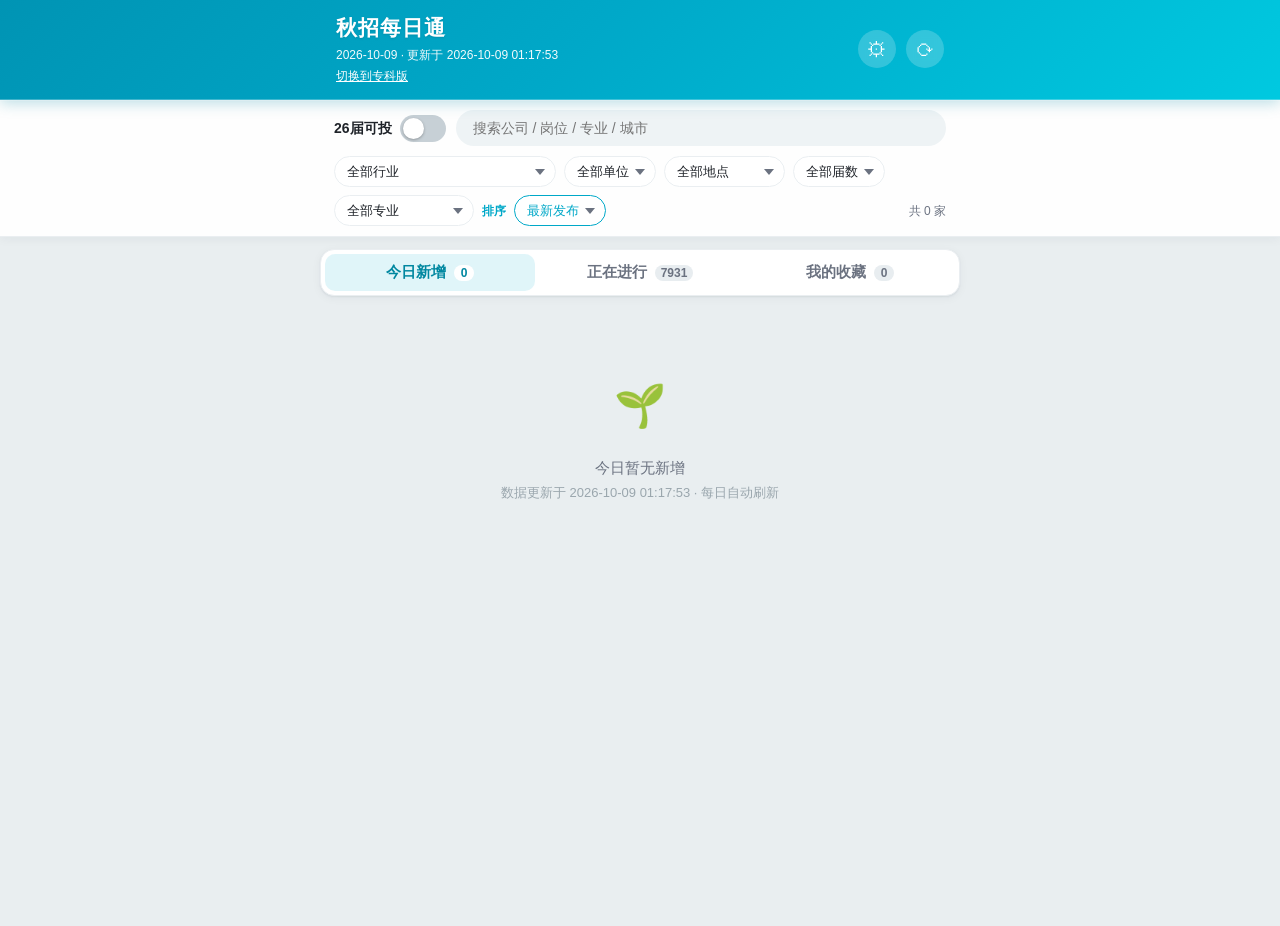
==== docs/classic/index.html @ eff210d7 "feat: 保留经典版并完善专科版专业筛选" ====
﻿<!DOCTYPE html>
<html lang="zh-CN">
<head>
<meta charset="UTF-8">
<meta name="viewport" content="width=device-width, initial-scale=1, viewport-fit=cover">
<meta name="theme-color" content="#00A8C8">
<meta name="apple-mobile-web-app-capable" content="yes">
<meta name="apple-mobile-web-app-status-bar-style" content="default">
<meta name="description" content="秋招每日通：每日汇总秋招今日新增与进行中的校招信息，支持 26 届可投筛选。">
<title>秋招每日通 · 经典版</title>
<link rel="manifest" href="manifest.json">
<link rel="apple-touch-icon" href="../icons/icon-192.png">
<link rel="stylesheet" href="css/style.css?v=2">
</head>
<body>

<!-- ========== 顶部标题栏 ========== -->
<header class="appbar">
  <div class="appbar-inner">
    <div class="appbar-title">
      <h1>秋招每日通</h1>
      <div class="appbar-date" id="todayLabel">--</div>
      <a href="../" style="color:#fff;font-size:12px;text-decoration:underline;">切换到专科版</a>
    </div>
    <div style="display:flex;align-items:center;gap:10px;">
      <button class="icon-btn" id="settingsBtn" title="设置服务器地址" aria-label="设置">⚙</button>
      <button class="icon-btn" id="refreshBtn" title="手动刷新数据" aria-label="刷新">⟳</button>
    </div>
  </div>
</header>

<!-- ========== 筛选栏 ========== -->
<div class="filter-bar">
  <div class="filter-row">
    <div class="switch-wrap">
      <span class="switch-label">26届可投</span>
      <label class="switch">
        <input type="checkbox" id="switch26">
        <span class="slider"></span>
      </label>
    </div>
    <div class="search-wrap">
      <input type="search" id="searchInput" placeholder="搜索公司 / 岗位 / 专业 / 城市" autocomplete="off">
    </div>
  </div>
  <div class="filter-row2">
    <select id="industrySelect" class="filter-select">
      <option value="">全部行业</option>
    </select>
    <select id="typeSelect" class="filter-select">
      <option value="">全部单位</option>
    </select>
    <select id="locSelect" class="filter-select">
      <option value="">全部地点</option>
    </select>
    <select id="yearSelect" class="filter-select">
      <option value="">全部届数</option>
    </select>
    <select id="majorSelect" class="filter-select">
      <option value="">全部专业</option>
    </select>
    <span class="sort-label">排序</span>
    <select id="sortSelect" class="filter-select sort-select">
      <option value="post_desc">最新发布</option>
      <option value="post_asc">最早发布</option>
      <option value="deadline">截止最近</option>
      <option value="name">公司名</option>
    </select>
    <span class="filter-tip" id="filterTip"></span>
  </div>
</div>

<!-- ========== 今日新增通知横幅 ========== -->
<div class="notice-banner" id="noticeBanner" hidden>
  <span id="noticeText"></span>
  <button class="notice-close" id="noticeClose" aria-label="关闭">✕</button>
</div>

<!-- ========== Tab ========== -->
<nav class="tabs">
  <button class="tab active" data-tab="today_new">今日新增 <span class="tab-count" id="countToday">0</span></button>
  <button class="tab" data-tab="ongoing">正在进行 <span class="tab-count" id="countOngoing">0</span></button>
  <button class="tab" data-tab="favorites">我的收藏 <span class="tab-count" id="countFav">0</span></button>
</nav>

<!-- ========== 列表 ========== -->
<main class="list-view" id="listView">
  <div class="loading" id="loading">
    <div class="skeleton"><div class="sk-line w100"></div><div class="sk-line w60"></div><div class="sk-line w80"></div></div>
    <div class="skeleton"><div class="sk-line w100"></div><div class="sk-line w60"></div><div class="sk-line w80"></div></div>
    <div class="skeleton"><div class="sk-line w100"></div><div class="sk-line w60"></div><div class="sk-line w80"></div></div>
  </div>
  <div class="empty" id="empty" hidden>暂无符合条件的公司</div>
  <div id="cardList"></div>
</main>

<!-- ========== 详情页 ========== -->
<section class="detail-view" id="detailView" hidden>
  <div class="detail-top">
    <button class="icon-btn" id="backBtn" aria-label="返回">‹</button>
    <span class="detail-title">公司详情</span>
    <div class="detail-actions" id="detailActions"></div>
  </div>
  <div class="detail-body" id="detailBody"></div>
</section>

<div class="toast" id="toast" hidden></div>

<!-- ========== 设置：服务器地址（脱离电脑版） ========== -->
<div class="modal" id="settingsModal" hidden>
  <div class="modal-card">
    <div class="modal-head">
      <span class="modal-title">设置</span>
      <button class="modal-close" id="settingsClose" aria-label="关闭">✕</button>
    </div>
    <div class="modal-body">
      <label class="modal-label">服务器地址（云端后端）</label>
      <input class="modal-input" id="settingsInput" type="url" placeholder="http://服务器IP:8080" autocomplete="off">
      <div class="modal-status" id="settingsStatus">当前：--</div>
      <div class="modal-hint">手机 App 的数据与「刷新」都从这里获取。<br>留空 = 使用当前页面来源（网页版免设置）。</div>
    </div>
    <div class="modal-foot">
      <button class="btn-link secondary" id="settingsClear">清空</button>
      <button class="btn-link" id="settingsSave">保存</button>
    </div>
  </div>
</div>

<script src="js/app.js?v=9"></script>
</body>
</html>
---- docs/classic/css/style.css ----
﻿/* ===== 秋招每日通 样式 v2 ===== */
:root {
  --brand: #00A8C8;          /* 主青蓝色 */
  --brand-deep: #0087A0;
  --brand-grad: linear-gradient(135deg, #00A8C8 0%, #00D0E6 100%);
  --brand-soft: rgba(0, 168, 200, 0.12);
  --bg: #F2F6F8;             /* 页面浅灰蓝 */
  --card: #FFFFFF;
  --text: #1F2329;
  --text-2: #6B7280;
  --line: #EAEEF1;
  --danger: #E5484D;
  --radius: 14px;
  --shadow-card: 0 1px 2px rgba(16, 42, 67, .06), 0 2px 10px rgba(16, 42, 67, .05);
  --shadow-lift: 0 6px 20px rgba(16, 42, 67, .12);
}

* { box-sizing: border-box; margin: 0; padding: 0; -webkit-tap-highlight-color: transparent; }

html, body { height: 100%; }
body {
  font-family: -apple-system, BlinkMacSystemFont, "PingFang SC", "Microsoft YaHei", "Segoe UI", Roboto, sans-serif;
  background:
    radial-gradient(1200px 500px at 100% -10%, rgba(0,168,200,.08), transparent 60%),
    var(--bg);
  color: var(--text);
  font-size: 15px;
  line-height: 1.5;
  overscroll-behavior-y: none;
}

/* ===== 顶部标题栏 ===== */
.appbar {
  position: sticky;
  top: 0;
  z-index: 20;
  background: linear-gradient(135deg, #0094B4 0%, #00A8C8 45%, #00C9E0 100%);
  color: #fff;
  padding: env(safe-area-inset-top) 0 0;
  box-shadow: 0 3px 14px rgba(0, 132, 160, .28);
}
.appbar::after {
  content: ""; position: absolute; left: 0; right: 0; bottom: -1px; height: 2px;
  background: rgba(255,255,255,.25);
}
.appbar-inner {
  max-width: 640px;
  margin: 0 auto;
  display: flex;
  align-items: center;
  justify-content: space-between;
  padding: 12px 16px 14px;
}
.appbar-title h1 {
  font-size: 21px;
  font-weight: 800;
  letter-spacing: 1px;
  text-shadow: 0 1px 2px rgba(0,90,110,.25);
}
.appbar-date { font-size: 12px; opacity: .95; margin-top: 2px; }

.icon-btn {
  border: none;
  background: rgba(255,255,255,.2);
  color: #fff;
  width: 38px;
  height: 38px;
  border-radius: 50%;
  font-size: 20px;
  line-height: 1;
  cursor: pointer;
  display: inline-flex;
  align-items: center;
  justify-content: center;
  backdrop-filter: blur(4px);
  transition: background .15s, transform .1s;
}
.icon-btn:active { background: rgba(255,255,255,.36); transform: scale(.92); }
.icon-btn.spin { animation: spin .8s linear; }
@keyframes spin { to { transform: rotate(360deg); } }

/* ===== 筛选栏 ===== */
.filter-bar {
  background: rgba(255,255,255,.92);
  backdrop-filter: blur(10px);
  -webkit-backdrop-filter: blur(10px);
  border-bottom: 1px solid var(--line);
  position: sticky;
  top: 0;
  z-index: 15;
  box-shadow: 0 2px 10px rgba(16,42,67,.05);
}
.filter-row {
  max-width: 640px;
  margin: 0 auto;
  display: flex;
  align-items: center;
  gap: 10px;
  padding: 10px 14px 6px;
}
.switch-wrap { display: flex; align-items: center; gap: 8px; flex-shrink: 0; }
.switch-label { font-size: 14px; font-weight: 600; color: var(--text); }

/* Material 风格开关 */
.switch { position: relative; display: inline-block; width: 46px; height: 27px; flex-shrink: 0; }
.switch input { opacity: 0; width: 0; height: 0; }
.slider {
  position: absolute; inset: 0;
  background: #C7D0D6;
  border-radius: 27px;
  transition: background .2s;
  cursor: pointer;
}
.slider::before {
  content: ""; position: absolute; height: 21px; width: 21px; left: 3px; top: 3px;
  background: #fff; border-radius: 50%; transition: transform .2s;
  box-shadow: 0 1px 3px rgba(0,0,0,.28);
}
.switch input:checked + .slider { background: var(--brand); }
.switch input:checked + .slider::before { transform: translateX(19px); }

.search-wrap { flex: 1; }
.search-wrap input {
  width: 100%;
  border: 1px solid transparent;
  border-radius: 22px;
  background: #EEF3F5;
  padding: 9px 16px;
  font-size: 14px;
  outline: none;
  transition: border-color .15s, background .15s, box-shadow .15s;
}
.search-wrap input:focus {
  border-color: var(--brand);
  background: #fff;
  box-shadow: 0 0 0 3px var(--brand-soft);
}

.filter-row2 {
  max-width: 640px;
  margin: 0 auto;
  display: flex;
  flex-wrap: wrap;
  align-items: center;
  gap: 8px;
  padding: 4px 14px 10px;
}
.filter-select {
  border: 1px solid var(--line);
  background: #fff;
  border-radius: 18px;
  padding: 7px 12px;
  font-size: 13px;
  color: var(--text);
  outline: none;
  max-width: 46%;
  appearance: none;
  -webkit-appearance: none;
  background-image: url("data:image/svg+xml;charset=utf-8,%3Csvg xmlns='http://www.w3.org/2000/svg' width='10' height='6' viewBox='0 0 10 6'%3E%3Cpath fill='%236B7280' d='M0 0l5 6 5-6z'/%3E%3C/svg%3E");
  background-repeat: no-repeat;
  background-position: right 10px center;
  padding-right: 26px;
  transition: border-color .15s, box-shadow .15s;
}
.filter-select:focus { border-color: var(--brand); box-shadow: 0 0 0 3px var(--brand-soft); }
.filter-tip { font-size: 12px; color: var(--text-2); flex: 1; text-align: right; min-width: 80px; }
.sort-label { font-size: 12px; color: var(--brand); font-weight: 600; white-space: nowrap; }
.sort-select { border-color: var(--brand); color: var(--brand); font-weight: 500; }

/* ===== 通知横幅 ===== */
.notice-banner {
  max-width: 640px;
  margin: 8px auto 0;
  display: flex;
  align-items: center;
  justify-content: space-between;
  gap: 8px;
  background: linear-gradient(135deg, #EAF9FC, #E2F6FA);
  border: 1px solid rgba(0,168,200,.35);
  color: var(--brand-deep);
  border-radius: var(--radius);
  padding: 11px 14px;
  font-size: 13.5px;
  font-weight: 600;
  box-shadow: var(--shadow-card);
  animation: fadeIn .3s ease;
}
.notice-close { border: none; background: none; color: var(--brand-deep); font-size: 15px; cursor: pointer; padding: 2px; }

/* ===== Tab（分段胶囊） ===== */
.tabs {
  max-width: 640px;
  margin: 12px auto 0;
  display: flex;
  background: var(--card);
  border-radius: 14px;
  border: 1px solid var(--line);
  padding: 4px;
  box-shadow: var(--shadow-card);
}
.tab {
  flex: 1;
  border: none;
  background: transparent;
  padding: 9px 0;
  font-size: 14.5px;
  font-weight: 600;
  color: var(--text-2);
  cursor: pointer;
  border-radius: 10px;
  transition: color .18s, background .18s;
}
.tab.active {
  color: var(--brand-deep);
  background: var(--brand-soft);
}
.tab-count {
  display: inline-block;
  min-width: 20px;
  padding: 1px 6px;
  margin-left: 4px;
  background: #E8EDF0;
  color: var(--text-2);
  border-radius: 10px;
  font-size: 12px;
  font-weight: 600;
}
.tab.active .tab-count { background: #fff; color: var(--brand-deep); }

/* ===== 列表 ===== */
.list-view {
  max-width: 640px;
  margin: 0 auto;
  padding: 12px 14px 100px;
  min-height: 70vh;
}

/* 骨架屏 */
.loading { padding: 14px 2px; }
.skeleton {
  background: #fff;
  border: 1px solid var(--line);
  border-radius: var(--radius);
  padding: 16px;
  margin-bottom: 10px;
  box-shadow: var(--shadow-card);
}
.skeleton .sk-line {
  height: 14px;
  border-radius: 8px;
  background: linear-gradient(90deg, #EEF2F4 25%, #F7FAFB 45%, #EEF2F4 65%);
  background-size: 300% 100%;
  animation: shimmer 1.4s infinite;
  margin-bottom: 10px;
}
.skeleton .sk-line.w60 { width: 60%; }
.skeleton .sk-line.w40 { width: 40%; }
.skeleton .sk-line.w80 { width: 80%; }
.skeleton .sk-line.w100 { width: 100%; margin-bottom: 0; }
@keyframes shimmer { 0% { background-position: 120% 0; } 100% { background-position: -120% 0; } }

/* 空态 */
.empty {
  text-align: center;
  color: var(--text-2);
  padding: 60px 20px;
  font-size: 15px;
  line-height: 1.8;
}
.empty-icon {
  font-size: 42px;
  margin-bottom: 10px;
  color: #C7D3D9;
}
.empty-sub { font-size: 13px; color: #9AA6AD; }

/* 卡片 */
.card {
  background: var(--card);
  border-radius: var(--radius);
  border: 1px solid var(--line);
  padding: 14px 16px;
  margin-bottom: 10px;
  cursor: pointer;
  box-shadow: var(--shadow-card);
  transition: transform .12s, box-shadow .18s, border-color .18s;
  animation: cardIn .28s ease both;
}
@keyframes cardIn { from { opacity: 0; transform: translateY(6px); } to { opacity: 1; transform: none; } }
.card:active { transform: scale(.985); box-shadow: var(--shadow-lift); }
.card.is-fav { border-color: rgba(229,72,77,.45); }
@media (hover: hover) {
  .card:hover { transform: translateY(-2px); box-shadow: var(--shadow-lift); }
}

/* 收藏按钮（心形） */
.fav-btn {
  border: none;
  background: transparent;
  cursor: pointer;
  padding: 4px;
  line-height: 1;
  display: inline-flex;
  align-items: center;
  justify-content: center;
  color: #B9C4CC;
  flex-shrink: 0;
  transition: transform .12s, color .15s;
}
.fav-btn:active { transform: scale(1.25); }
.fav-btn.on { color: var(--danger); animation: pop .25s ease; }
@keyframes pop { 0% { transform: scale(.6); } 60% { transform: scale(1.25); } 100% { transform: scale(1); } }
.card-head { display: flex; align-items: center; gap: 7px; margin-bottom: 6px; }
.card-name { font-size: 16px; font-weight: 700; line-height: 1.4; flex: 1; min-width: 0; }
.card-tags { display: flex; flex-wrap: wrap; gap: 6px; margin-bottom: 8px; }

/* 26届青蓝圆点 */
.dot26 {
  width: 9px; height: 9px; border-radius: 50%;
  background: var(--brand);
  box-shadow: 0 0 0 3px var(--brand-soft);
  flex-shrink: 0;
}

.badge {
  display: inline-block;
  padding: 2px 9px;
  border-radius: 999px;
  font-size: 11.5px;
  font-weight: 600;
  flex-shrink: 0;
  letter-spacing: .2px;
}
.badge-recruit { background: var(--brand-soft); color: var(--brand-deep); }
.badge-type { background: #F1F5F7; color: #52616B; }
.badge-26 {
  background: var(--brand);
  color: #fff;
  box-shadow: 0 1px 4px rgba(0,168,200,.4);
}

.card-rows { display: flex; flex-direction: column; gap: 5px; }
.card-row { display: flex; font-size: 13px; gap: 6px; }
.card-row .k { color: var(--text-2); flex-shrink: 0; width: 62px; }
.card-row .v { color: var(--text); flex: 1; word-break: break-all; }
.v-strong { color: var(--brand-deep); font-weight: 700; }
.v-accent { color: #334155; }

/* 加载更多 */
.load-more {
  text-align: center;
  color: var(--text-2);
  font-size: 12.5px;
  padding: 14px 0 4px;
}

/* ===== 详情页 ===== */
.detail-view {
  position: fixed; inset: 0;
  background: var(--bg);
  z-index: 30;
  overflow-y: auto;
  animation: slideIn .22s ease;
}
@keyframes slideIn { from { transform: translateX(100%);} to { transform: none;} }
.detail-top {
  position: sticky; top: 0; z-index: 5;
  background: rgba(255,255,255,.94);
  backdrop-filter: blur(10px);
  -webkit-backdrop-filter: blur(10px);
  border-bottom: 1px solid var(--line);
  display: flex; align-items: center; justify-content: space-between;
  padding: calc(env(safe-area-inset-top, 0px) + 20px) 14px 12px;
}
.detail-top .icon-btn { background: var(--brand-soft); color: var(--brand-deep); }
.detail-title { font-size: 16px; font-weight: 700; }
.detail-actions { display: flex; align-items: center; gap: 4px; }
.detail-actions .fav-btn { color: #B9C4CC; }
.detail-actions .fav-btn.on { color: var(--danger); }
.detail-body { max-width: 640px; margin: 0 auto; padding: 14px 14px 70px; }

.detail-card {
  background: var(--card);
  border-radius: var(--radius);
  border: 1px solid var(--line);
  padding: 18px 16px;
  margin-bottom: 12px;
  box-shadow: var(--shadow-card);
}
.detail-hero {
  background: linear-gradient(160deg, #fff 55%, #F0FBFD 100%);
  border-left: 4px solid var(--brand);
}
.detail-name { font-size: 21px; font-weight: 800; display: flex; align-items: center; gap: 8px; }
.detail-sub { color: var(--text-2); font-size: 13px; margin-top: 8px; display: flex; flex-wrap: wrap; gap: 6px; }

.detail-field { display: flex; gap: 10px; padding: 10.5px 0; border-bottom: 1px solid var(--line); }
.detail-field:last-child { border-bottom: none; }
.detail-field .k { color: var(--text-2); width: 74px; flex-shrink: 0; font-size: 14px; }
.detail-field .v { flex: 1; font-size: 14px; word-break: break-all; }

.btn-link {
  display: flex; align-items: center; justify-content: center; gap: 8px;
  width: 100%;
  background: var(--brand-grad);
  color: #fff;
  border: none;
  border-radius: 14px;
  padding: 14px;
  font-size: 15.5px;
  font-weight: 700;
  cursor: pointer;
  margin-bottom: 10px;
  box-shadow: 0 5px 16px rgba(0,168,200,.32);
  transition: transform .1s, box-shadow .15s;
}
.btn-link:active { transform: scale(.98); box-shadow: 0 2px 8px rgba(0,168,200,.3); }
.btn-link.secondary {
  background: #fff; color: var(--brand-deep);
  border: 1px solid var(--brand);
  box-shadow: none;
}

.highlight26 { color: var(--brand-deep); font-weight: 800; }

/* ===== 设置弹窗 ===== */
.modal {
  position: fixed; inset: 0; z-index: 50;
  background: rgba(16, 42, 67, .42);
  display: flex; align-items: center; justify-content: center;
  padding: 20px;
  animation: fadeIn .18s ease;
}
.modal-card {
  background: #fff;
  border-radius: 16px;
  width: 100%; max-width: 400px;
  box-shadow: 0 14px 40px rgba(16,42,67,.22);
  overflow: hidden;
  animation: modalUp .22s ease;
}
@keyframes modalUp { from { transform: translateY(14px); opacity: 0; } to { transform: none; opacity: 1; } }
.modal-head {
  display: flex; align-items: center; justify-content: space-between;
  padding: 14px 16px;
  border-bottom: 1px solid var(--line);
}
.modal-title { font-size: 16px; font-weight: 700; }
.modal-close {
  border: none; background: var(--brand-soft); color: var(--brand-deep);
  width: 30px; height: 30px; border-radius: 50%; font-size: 14px; cursor: pointer;
}
.modal-body { padding: 16px; }
.modal-label { display: block; font-size: 13px; color: var(--text-2); margin-bottom: 8px; font-weight: 600; }
.modal-input {
  width: 100%; border: 1px solid var(--line); border-radius: 10px;
  padding: 11px 12px; font-size: 14px; outline: none; box-sizing: border-box;
  transition: border-color .15s, box-shadow .15s;
}
.modal-input:focus { border-color: var(--brand); box-shadow: 0 0 0 3px var(--brand-soft); }
.modal-status { margin-top: 10px; font-size: 12.5px; color: var(--brand-deep); word-break: break-all; }
.modal-hint { margin-top: 8px; font-size: 12px; color: var(--text-2); line-height: 1.7; }
.modal-foot {
  display: flex; gap: 10px; padding: 12px 16px;
  border-top: 1px solid var(--line);
}
.modal-foot .btn-link { margin-bottom: 0; flex: 1; }
.modal-foot .btn-link.secondary { flex: 0 0 auto; width: auto; padding: 14px 20px; }

/* ===== Toast ===== */
.toast {
  position: fixed; left: 50%; bottom: 30px; transform: translateX(-50%) translateY(20px);
  background: rgba(23,33,41,.94); color: #fff;
  padding: 10px 18px; border-radius: 24px;
  font-size: 13.5px; z-index: 60;
  max-width: 86%; text-align: center;
  box-shadow: 0 6px 20px rgba(0,0,0,.28);
  opacity: 0;
  transition: opacity .22s, transform .22s;
  pointer-events: none;
}
.toast.show { opacity: 1; transform: translateX(-50%) translateY(0); }

@keyframes fadeIn { from { opacity: 0; } to { opacity: 1; } }

/* 桌面端适配 */
@media (min-width: 700px) {
  body { background: #E9EEF0; }
  .appbar-inner, .filter-row, .filter-row2, .tabs, .list-view, .detail-body, .notice-banner { max-width: 640px; }
}

/* 修复：确保 hidden 属性始终生效（避免 .modal 等 display 规则覆盖导致弹窗无法关闭） */
[hidden] { display: none !important; }

/* ===== 左右滑动切换标签 ===== */
#listView { touch-action: pan-y; }
@keyframes swipeLeftIn { from { opacity: .5; transform: translateX(26px); } to { opacity: 1; transform: none; } }
@keyframes swipeRightIn { from { opacity: .5; transform: translateX(-26px); } to { opacity: 1; transform: none; } }
.list-view.swipe-left { animation: swipeLeftIn .22s ease; }
.list-view.swipe-right { animation: swipeRightIn .22s ease; }
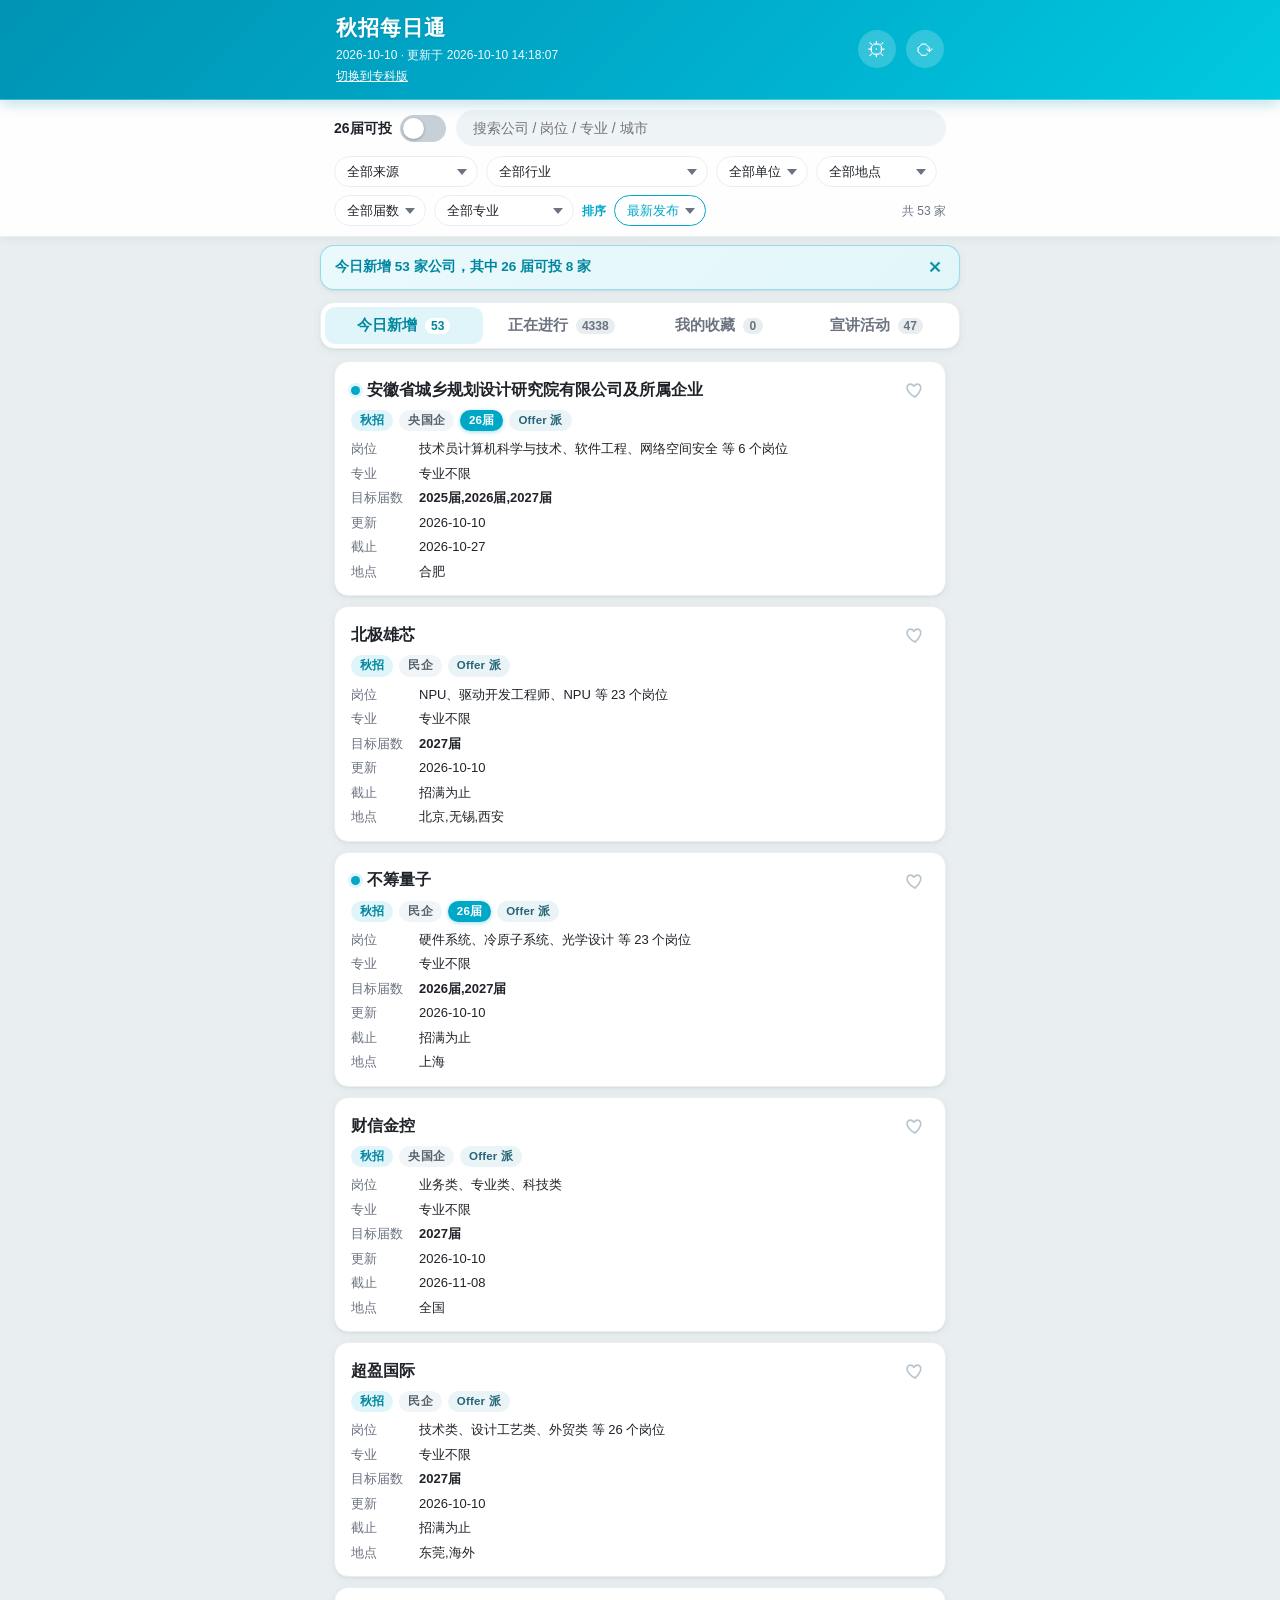
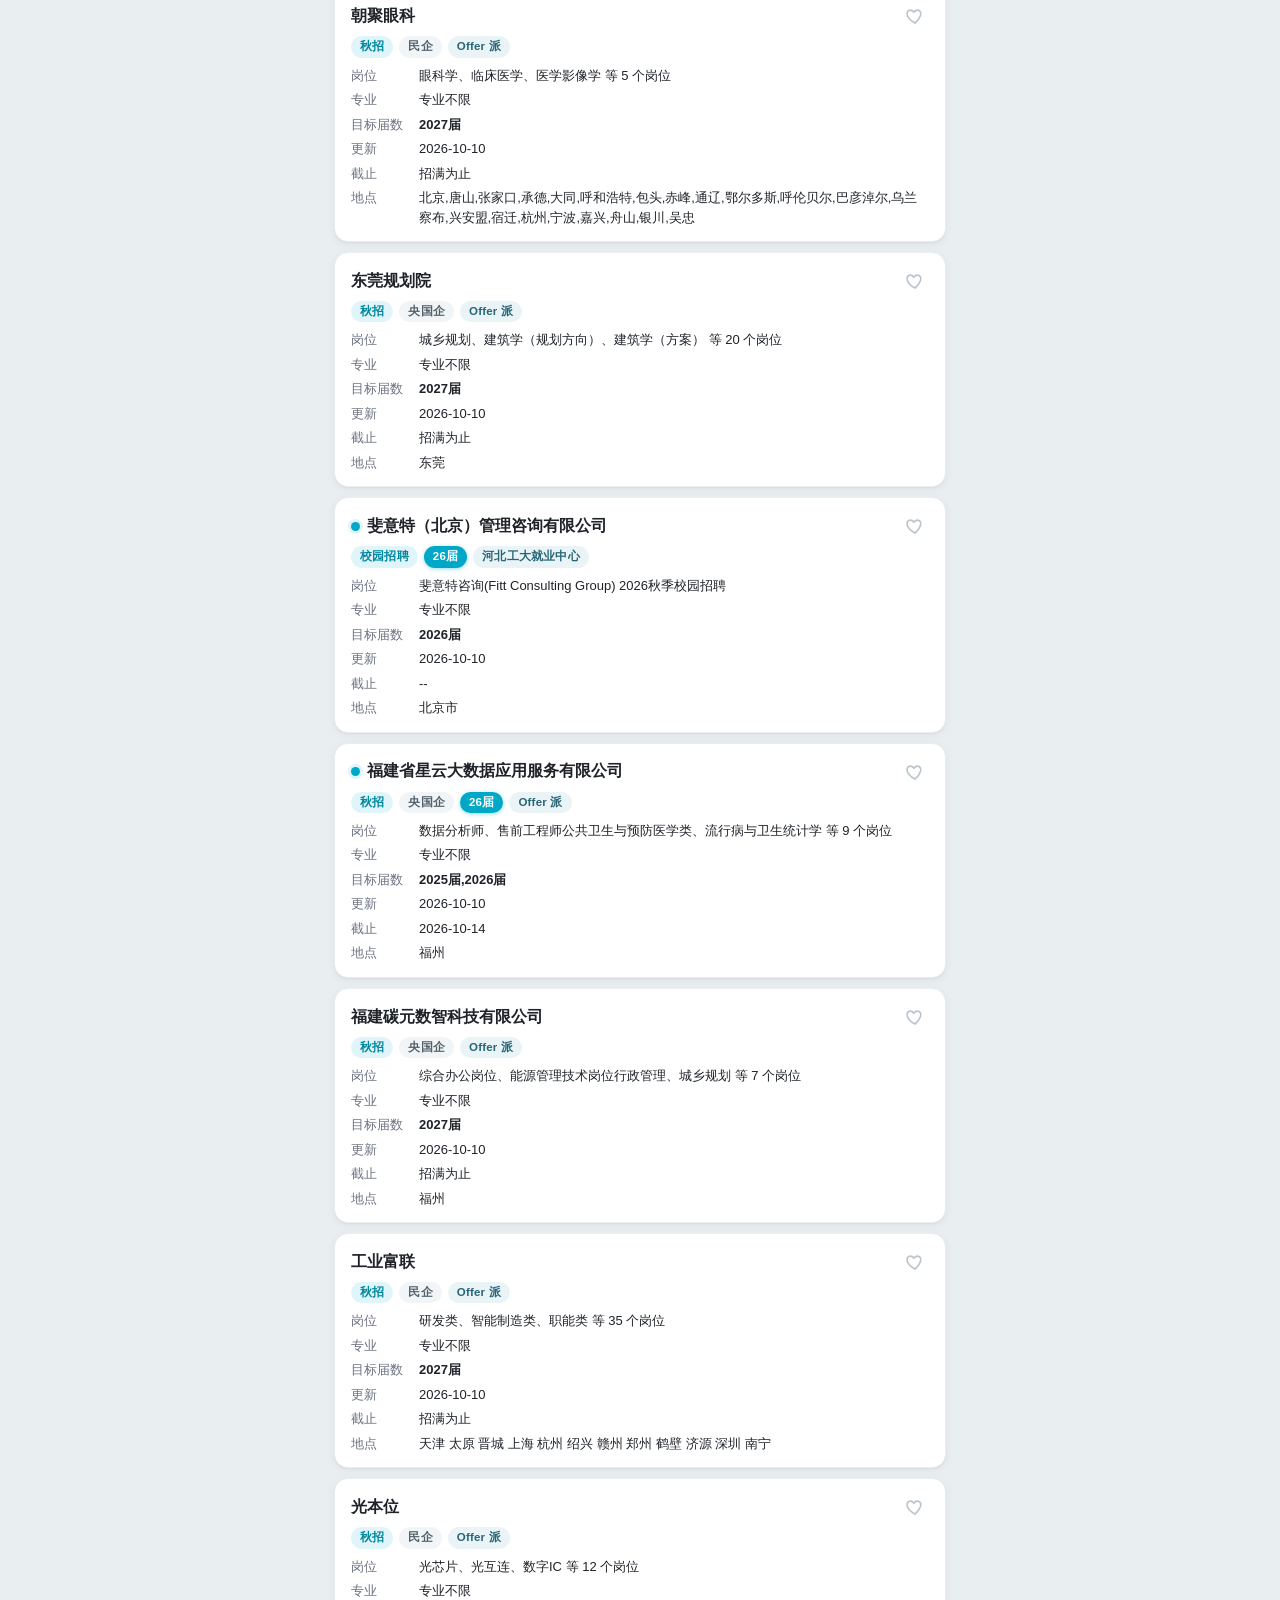
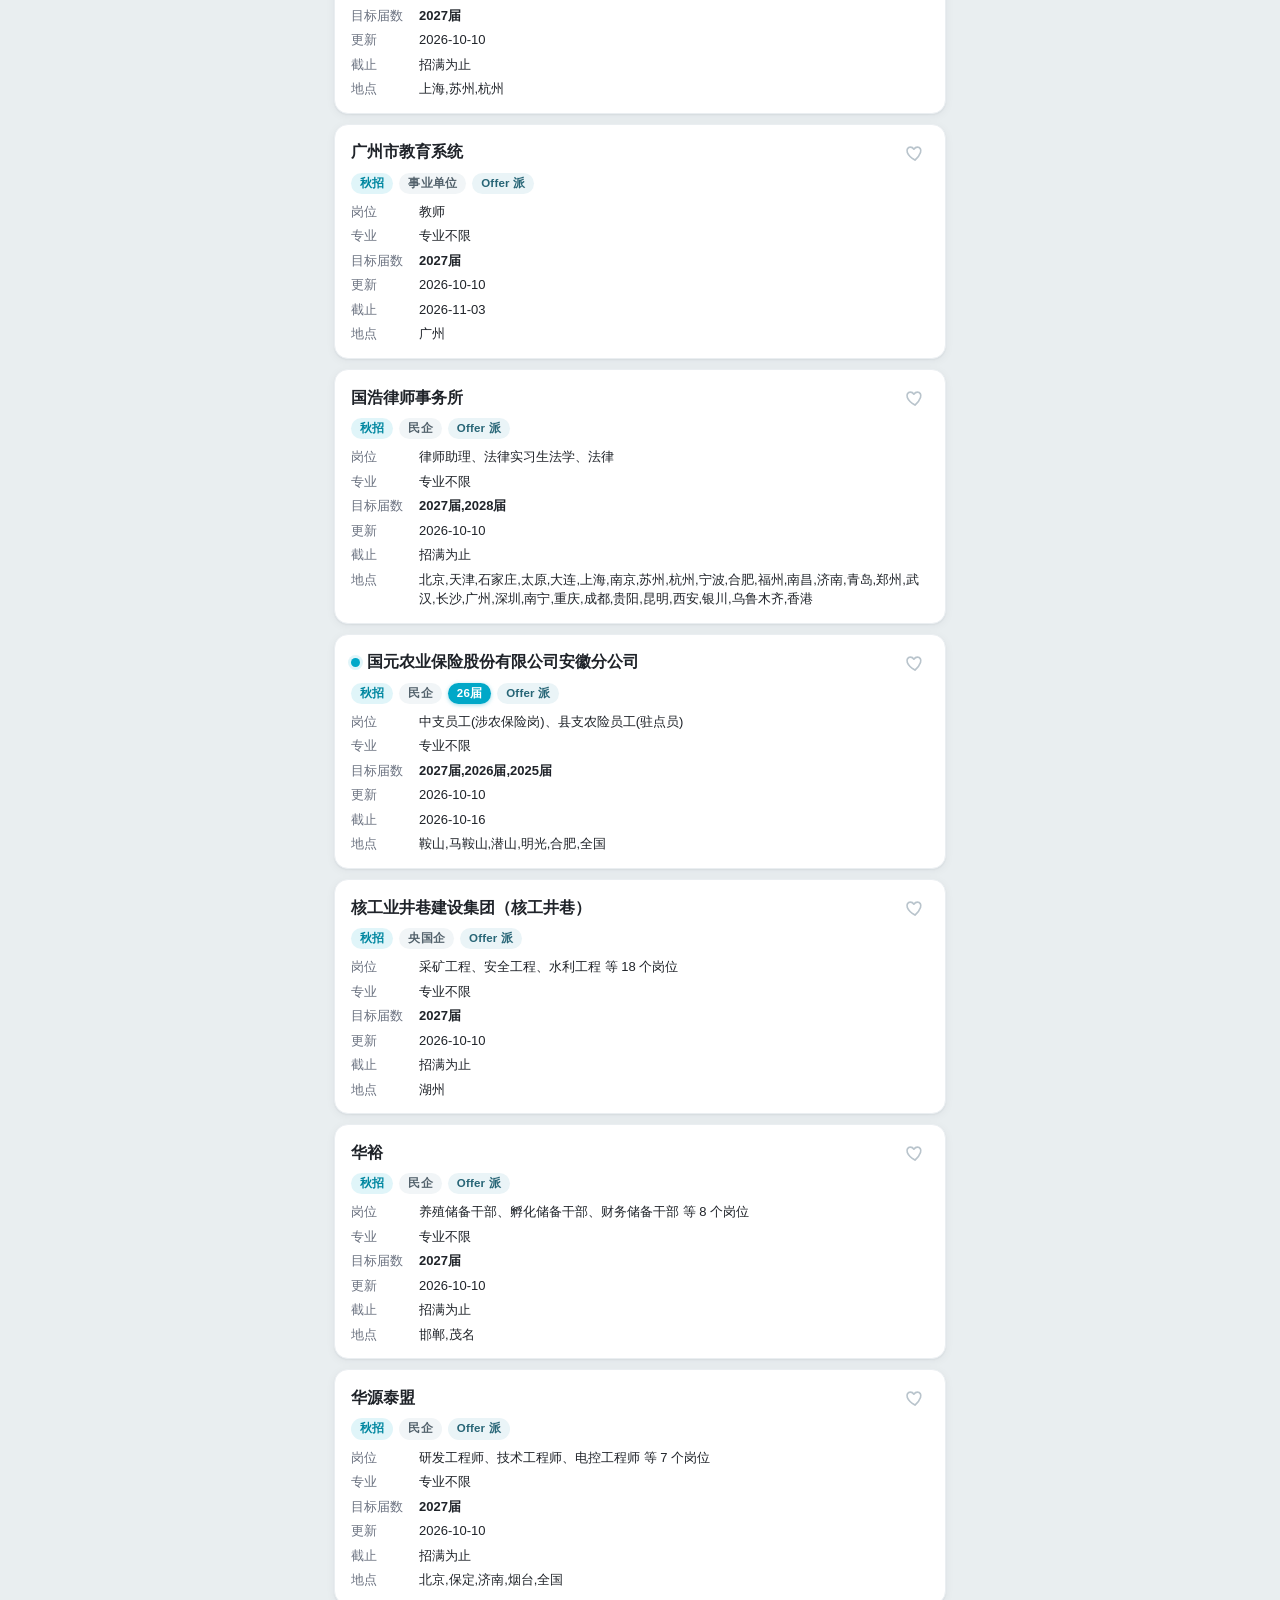
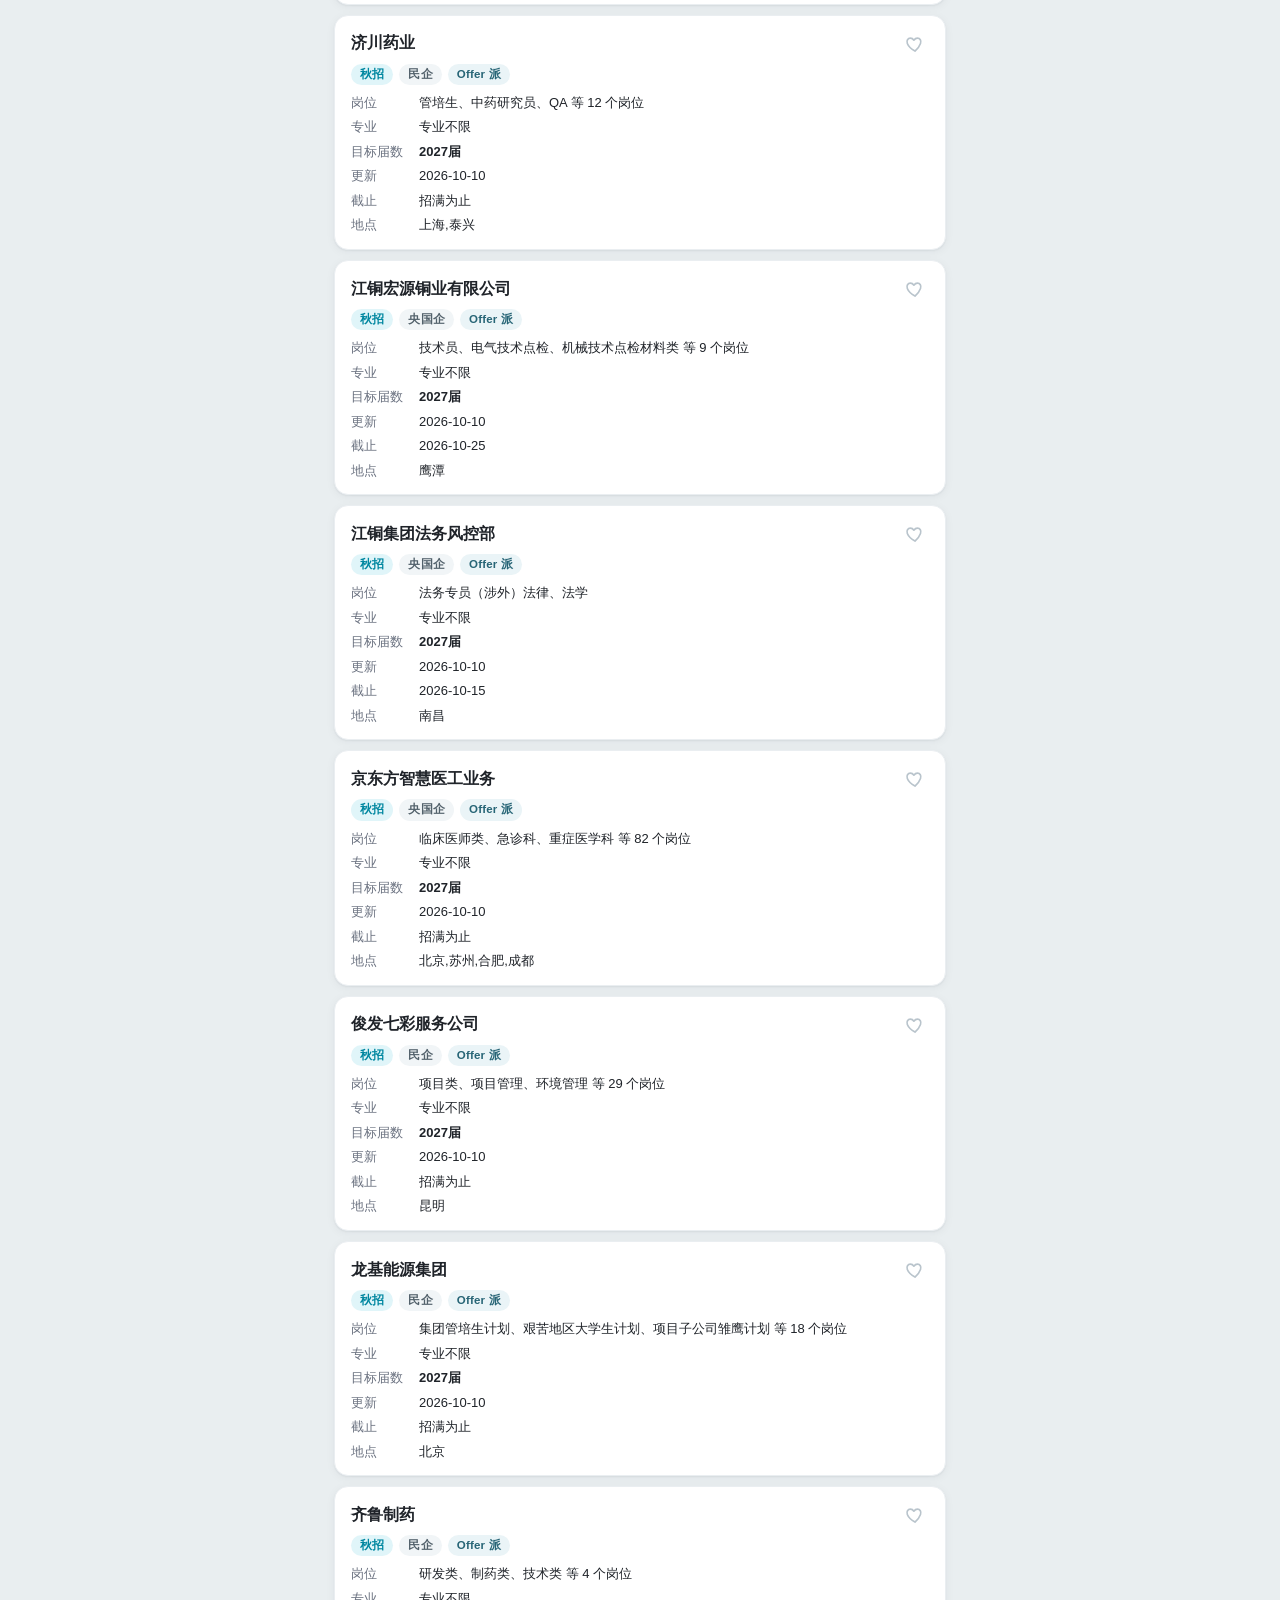
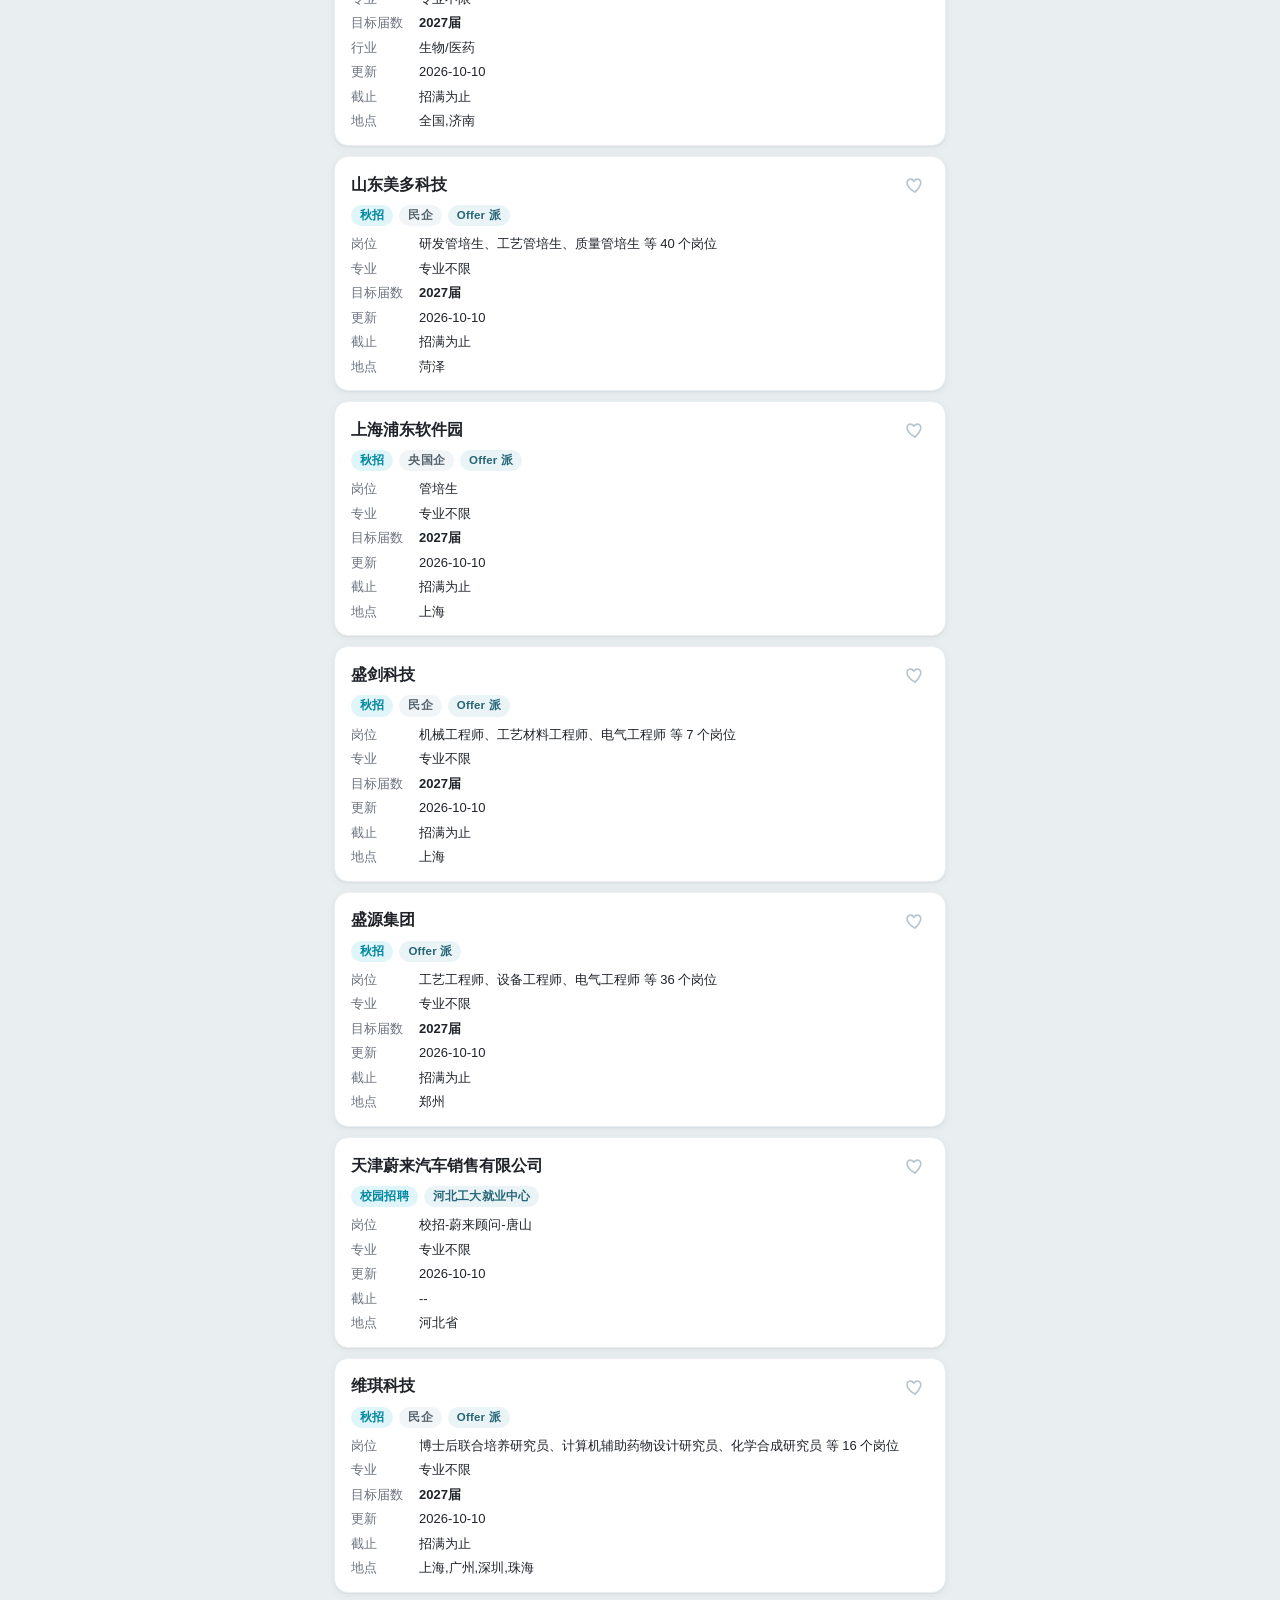
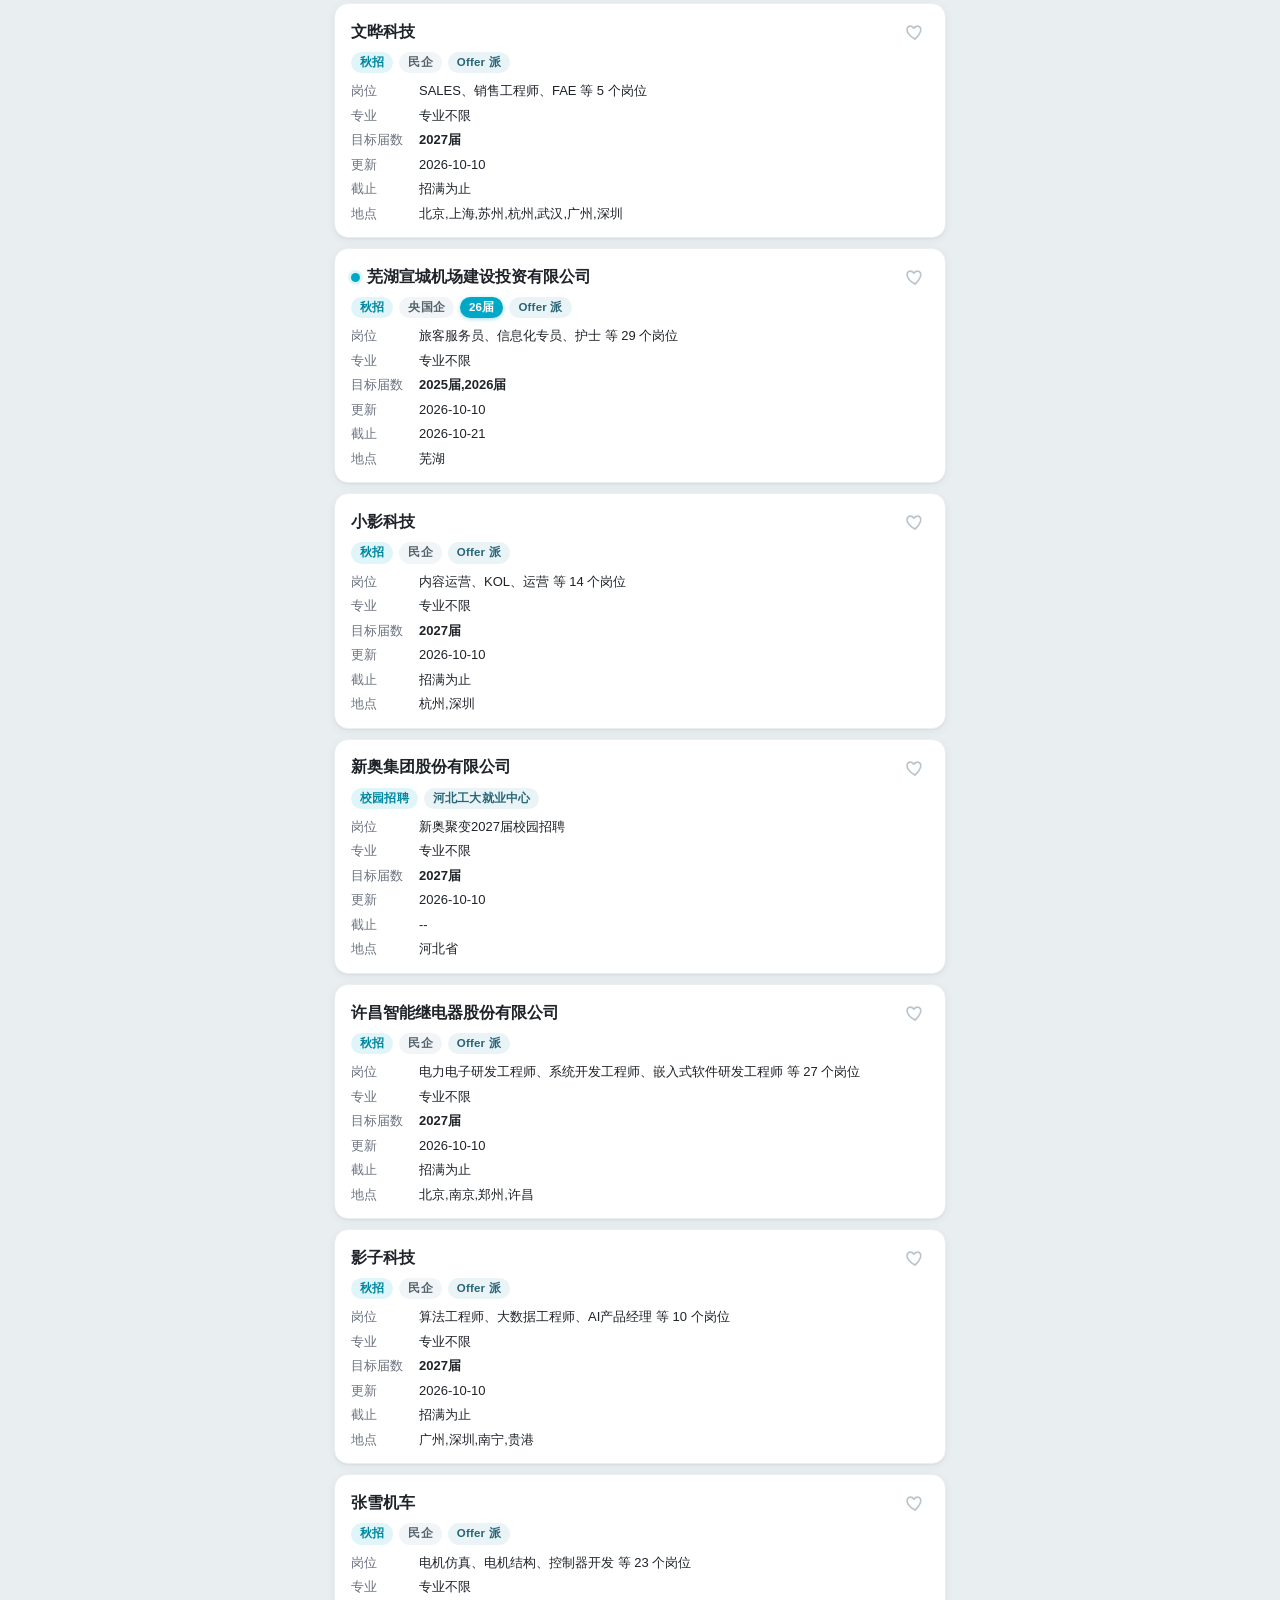
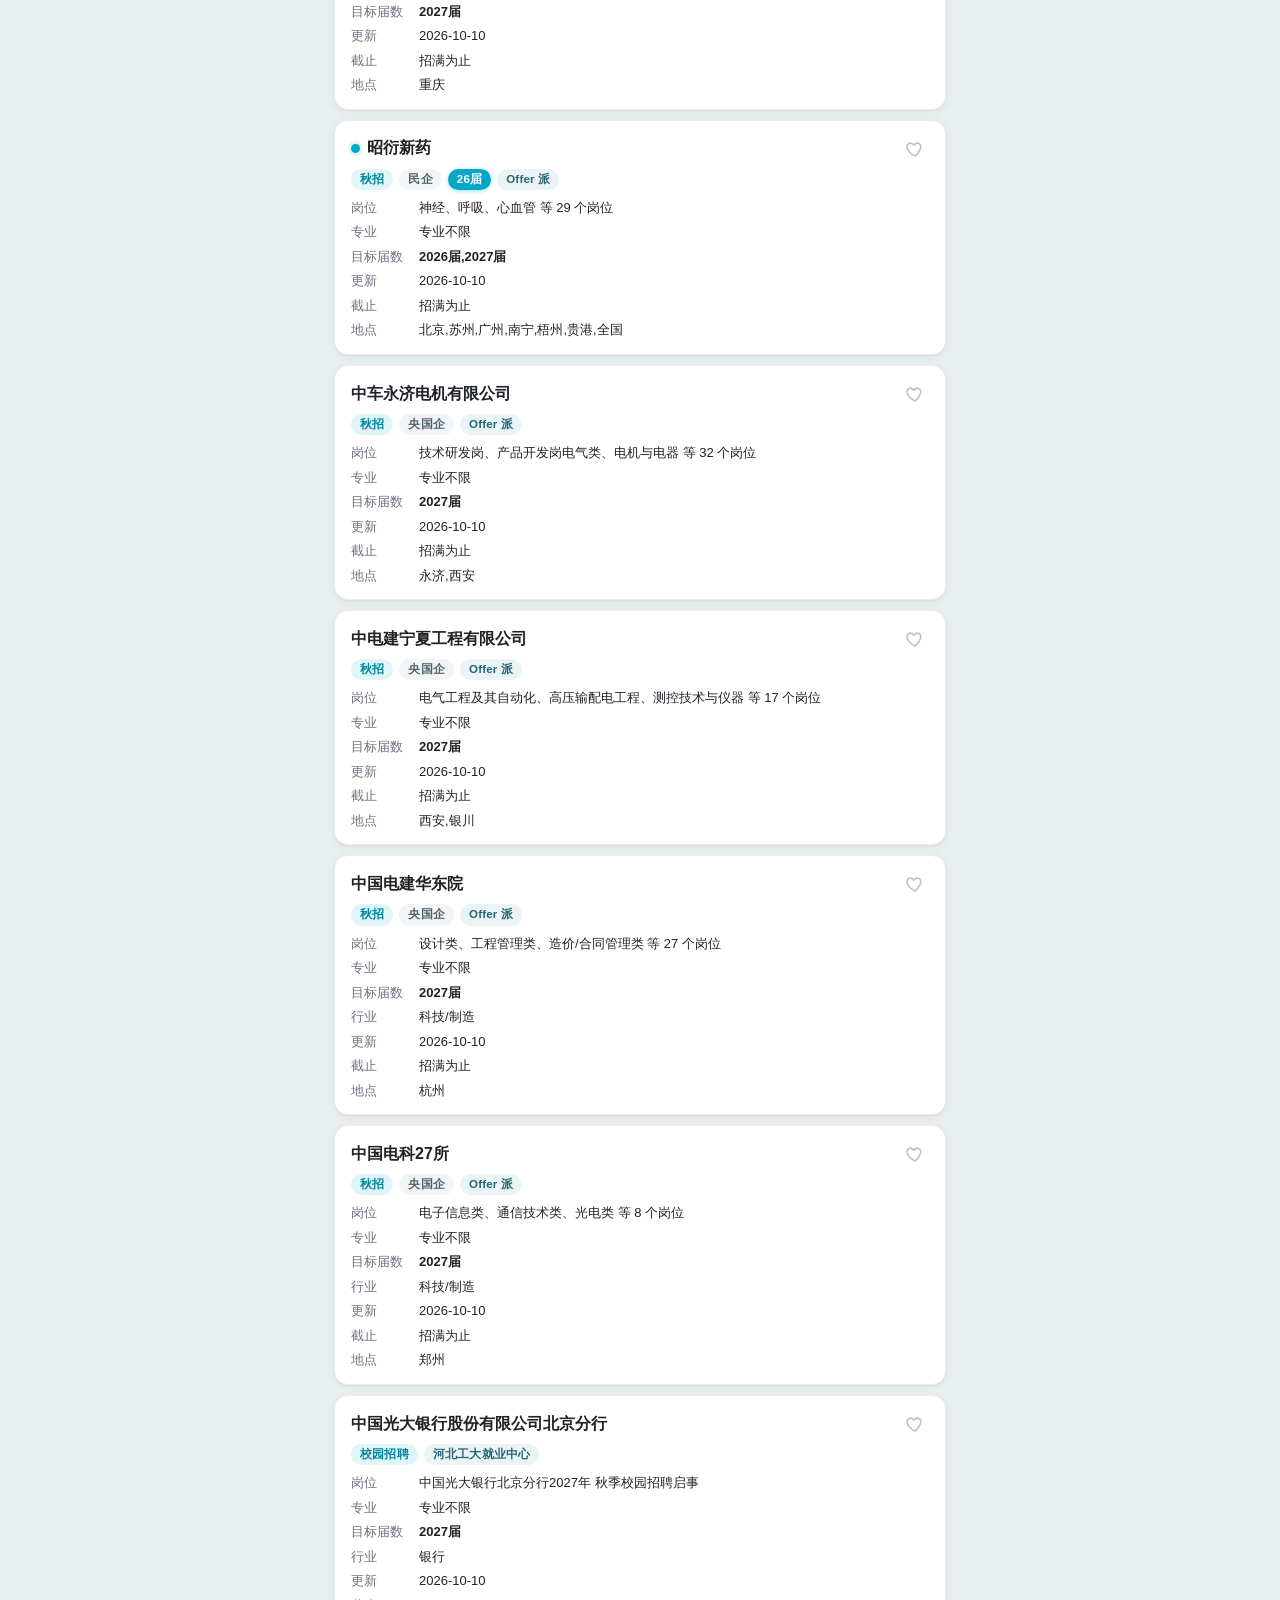
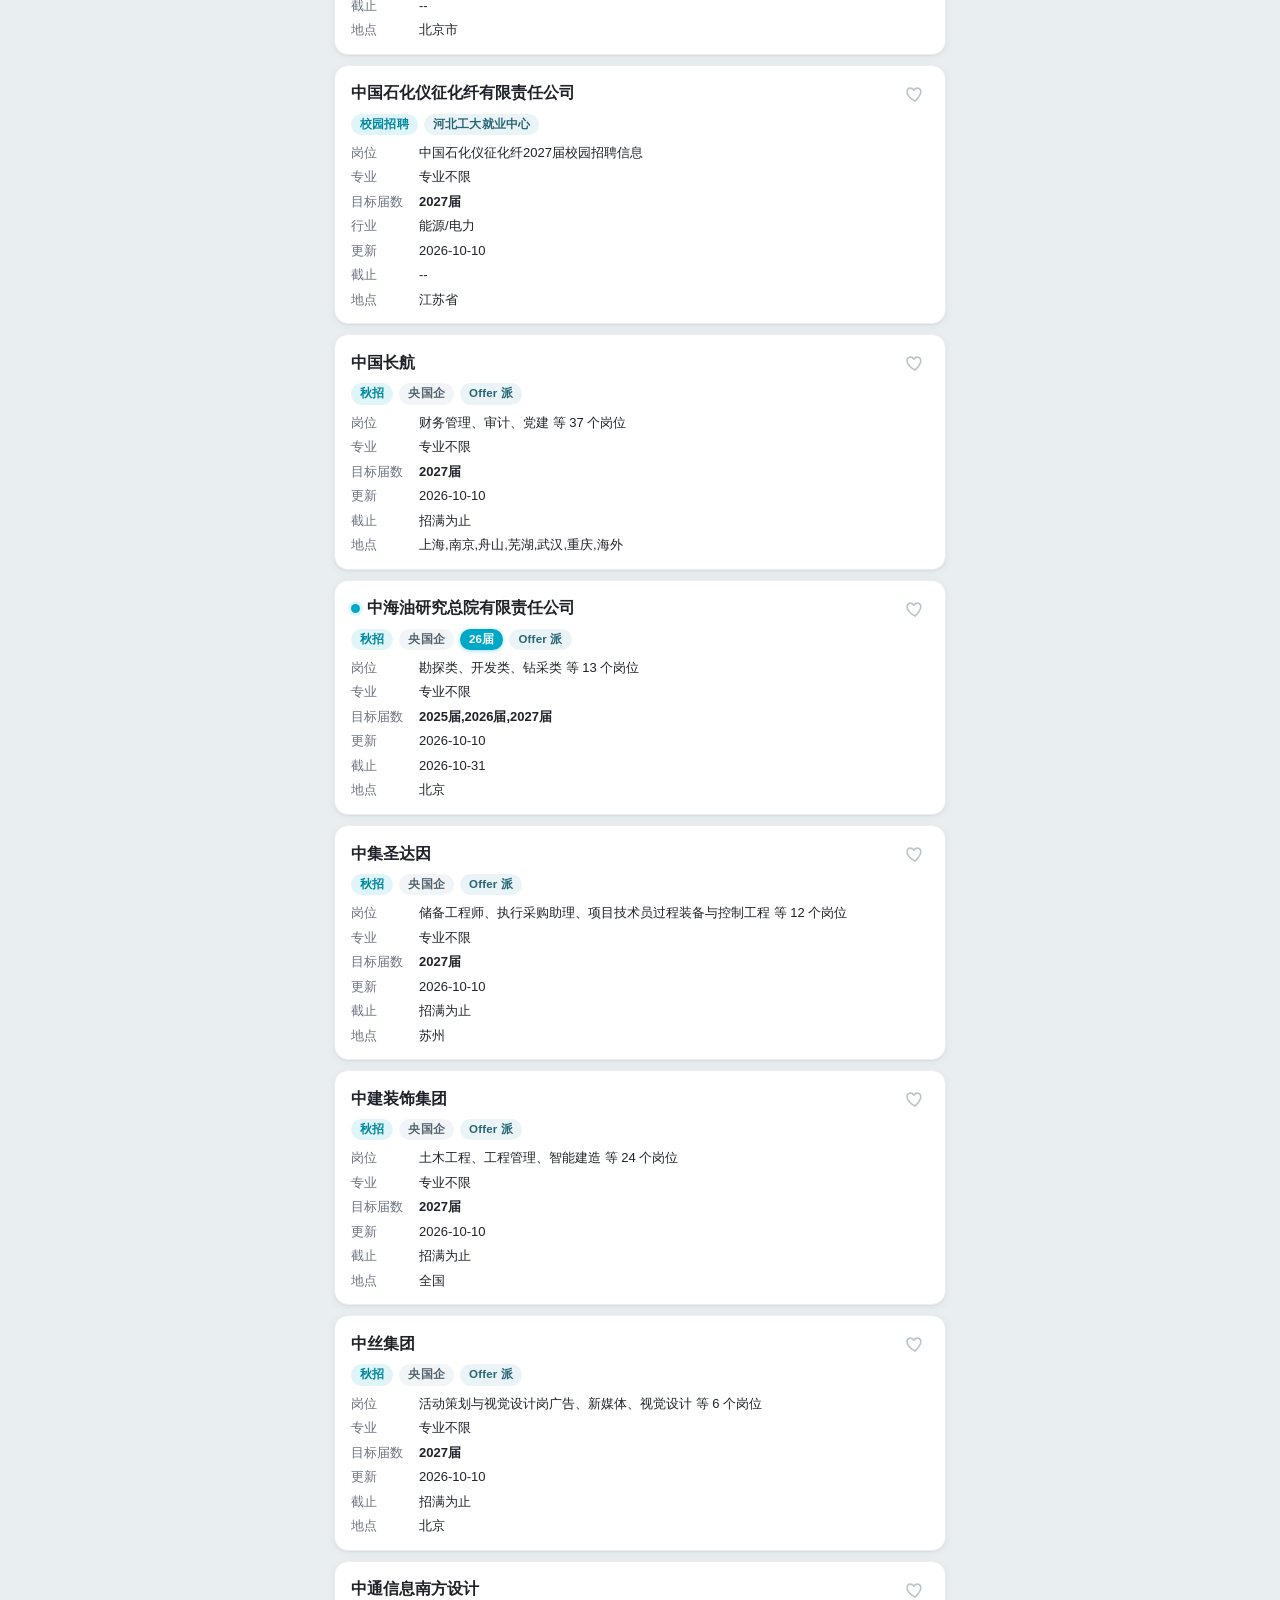
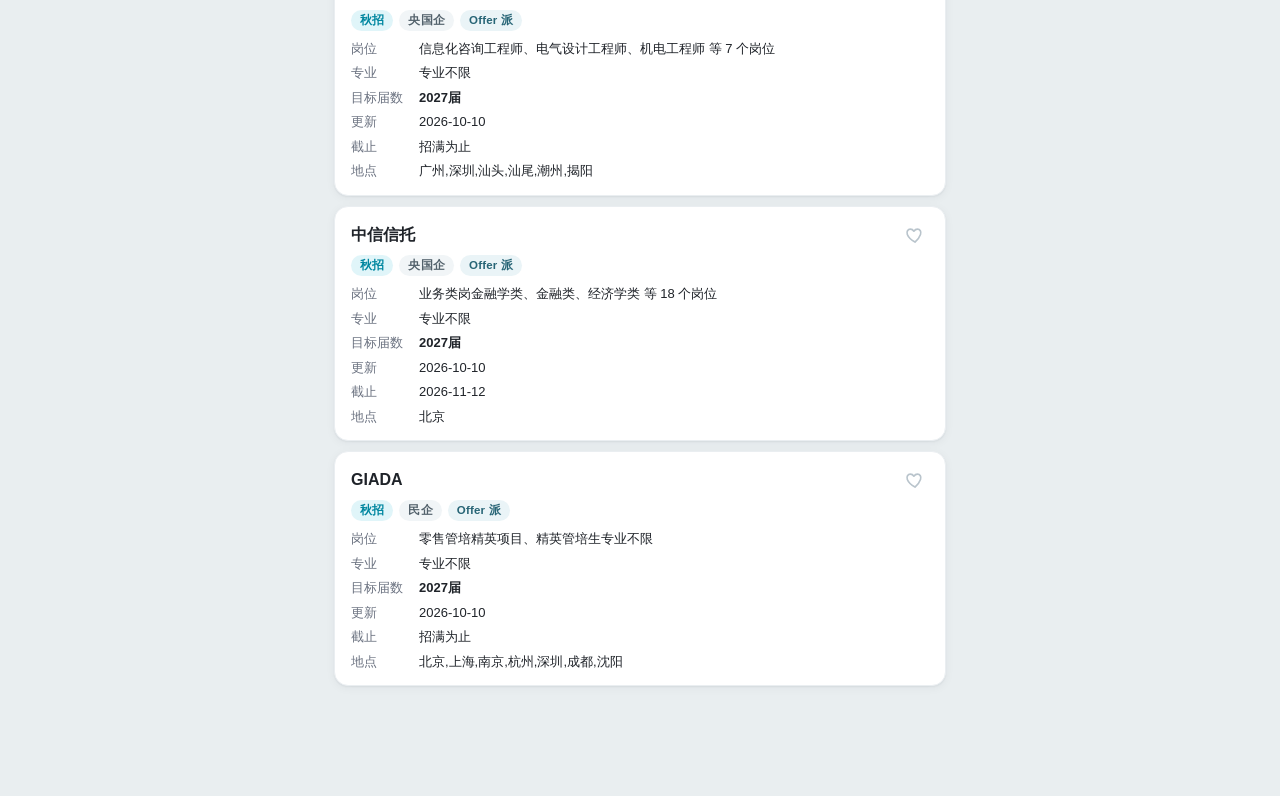
==== commit 5d8a4e40: "feat: show all job sources and campus events in both web versions" ====
--- a/docs/classic/index.html
+++ b/docs/classic/index.html
@@ -10,7 +10,7 @@
 <title>秋招每日通 · 经典版</title>
 <link rel="manifest" href="manifest.json">
 <link rel="apple-touch-icon" href="../icons/icon-192.png">
-<link rel="stylesheet" href="css/style.css?v=2">
+<link rel="stylesheet" href="css/style.css?v=3">
 </head>
 <body>
 
@@ -44,6 +44,13 @@
     </div>
   </div>
   <div class="filter-row2">
+    <select id="sourceSelect" class="filter-select" aria-label="信息来源">
+      <option value="">全部来源</option>
+      <option value="youoffer">Offer 派</option>
+      <option value="hahazhao">今日校招</option>
+      <option value="hebut">河北工大就业中心</option>
+      <option value="tencent">腾讯校招官网</option>
+    </select>
     <select id="industrySelect" class="filter-select">
       <option value="">全部行业</option>
     </select>
@@ -81,6 +88,7 @@
   <button class="tab active" data-tab="today_new">今日新增 <span class="tab-count" id="countToday">0</span></button>
   <button class="tab" data-tab="ongoing">正在进行 <span class="tab-count" id="countOngoing">0</span></button>
   <button class="tab" data-tab="favorites">我的收藏 <span class="tab-count" id="countFav">0</span></button>
+  <button class="tab" data-tab="events">宣讲活动 <span class="tab-count" id="countEvents">0</span></button>
 </nav>
 
 <!-- ========== 列表 ========== -->
@@ -126,6 +134,6 @@
   </div>
 </div>
 
-<script src="js/app.js?v=9"></script>
+<script src="js/app.js?v=10"></script>
 </body>
 </html>
--- a/docs/classic/css/style.css
+++ b/docs/classic/css/style.css
@@ -498,3 +498,13 @@
 @keyframes swipeRightIn { from { opacity: .5; transform: translateX(-26px); } to { opacity: 1; transform: none; } }
 .list-view.swipe-left { animation: swipeLeftIn .22s ease; }
 .list-view.swipe-right { animation: swipeRightIn .22s ease; }
+
+/* 来源筛选与宣讲活动 */
+.badge-source { background: #EAF4F7; color: #276576; }
+.events-mode .filter-row2, .events-mode .switch-wrap { display: none; }
+.events-note { color: var(--text-2); font-size: 12px; line-height: 1.5; padding: 3px 2px 12px; }
+.event-card { cursor: default; }
+.event-card .card-name { display: block; margin-bottom: 8px; }
+.event-link { display: inline-block; margin-top: 12px; color: var(--brand-deep); font-size: 13px; font-weight: 600; text-decoration: none; }
+.event-link:hover { text-decoration: underline; }
+@media (max-width: 430px) { .tabs .tab { font-size: 12px; padding: 9px 2px; } }
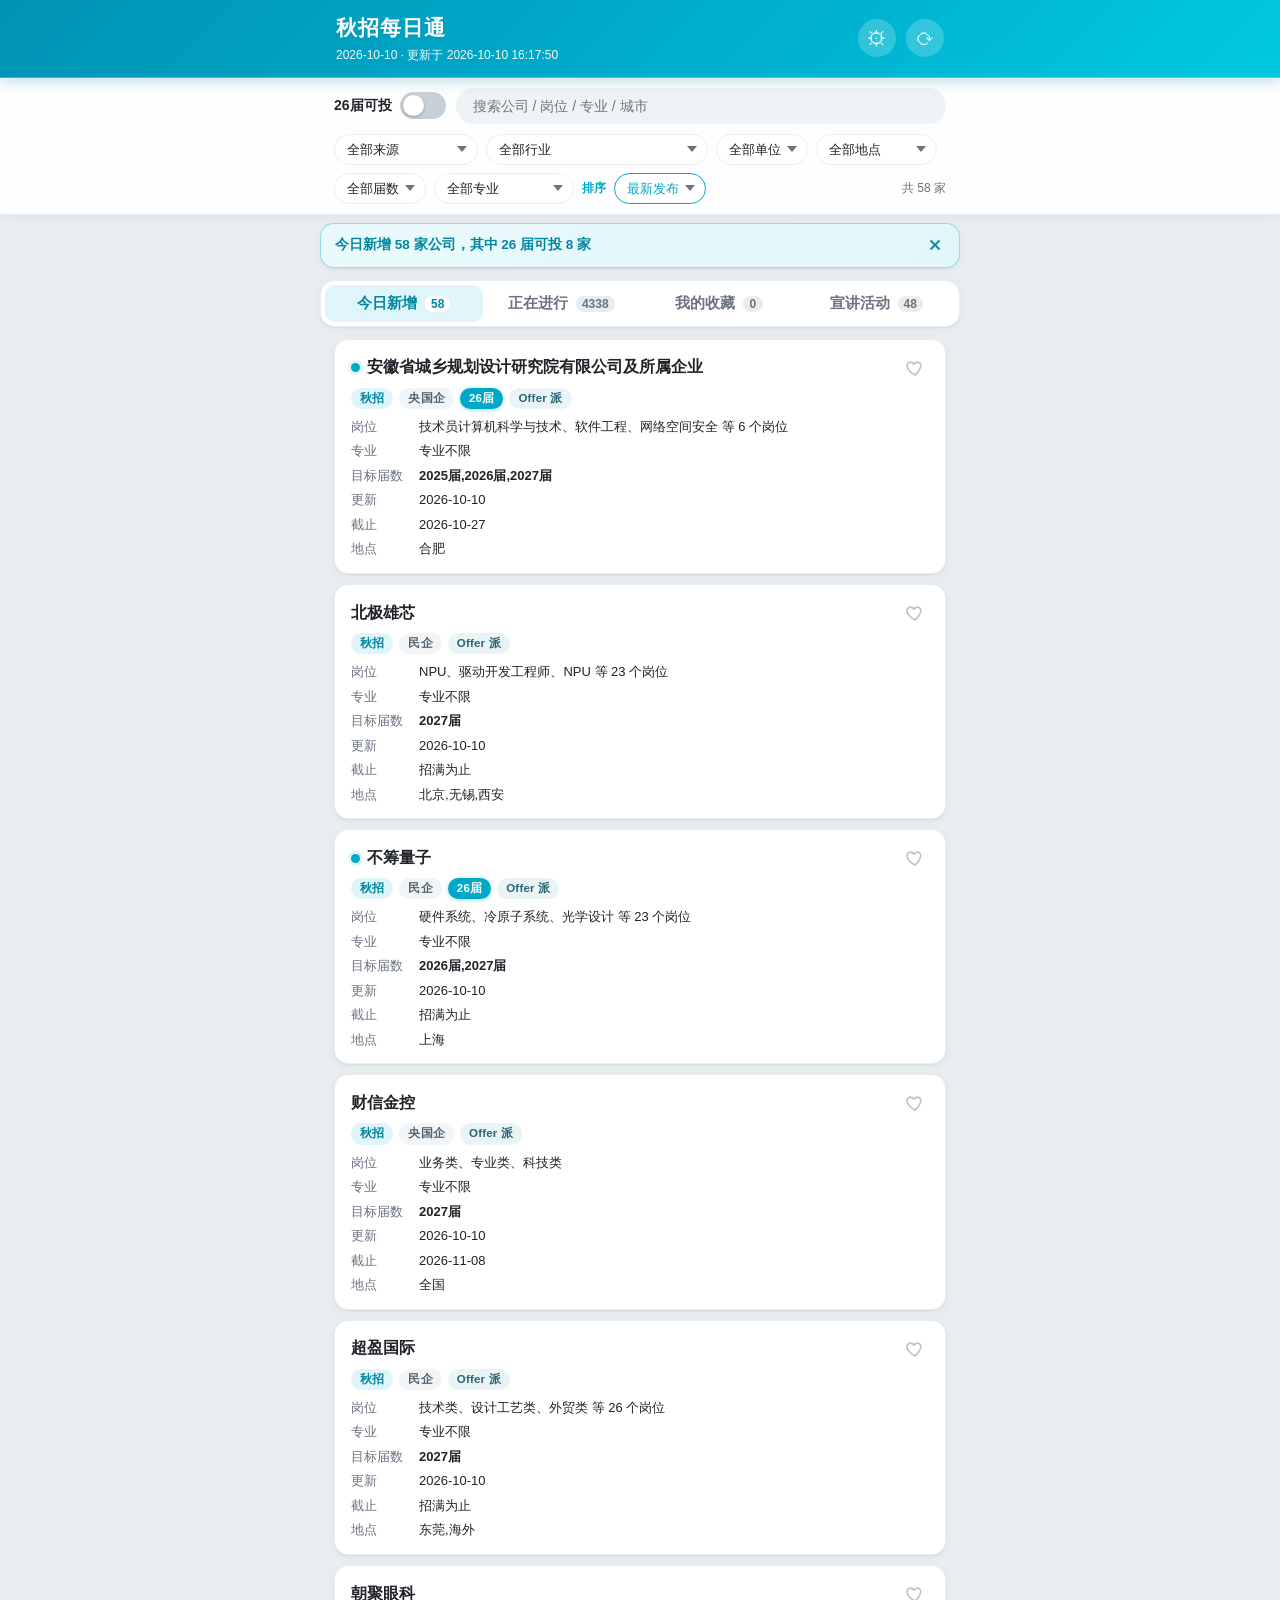
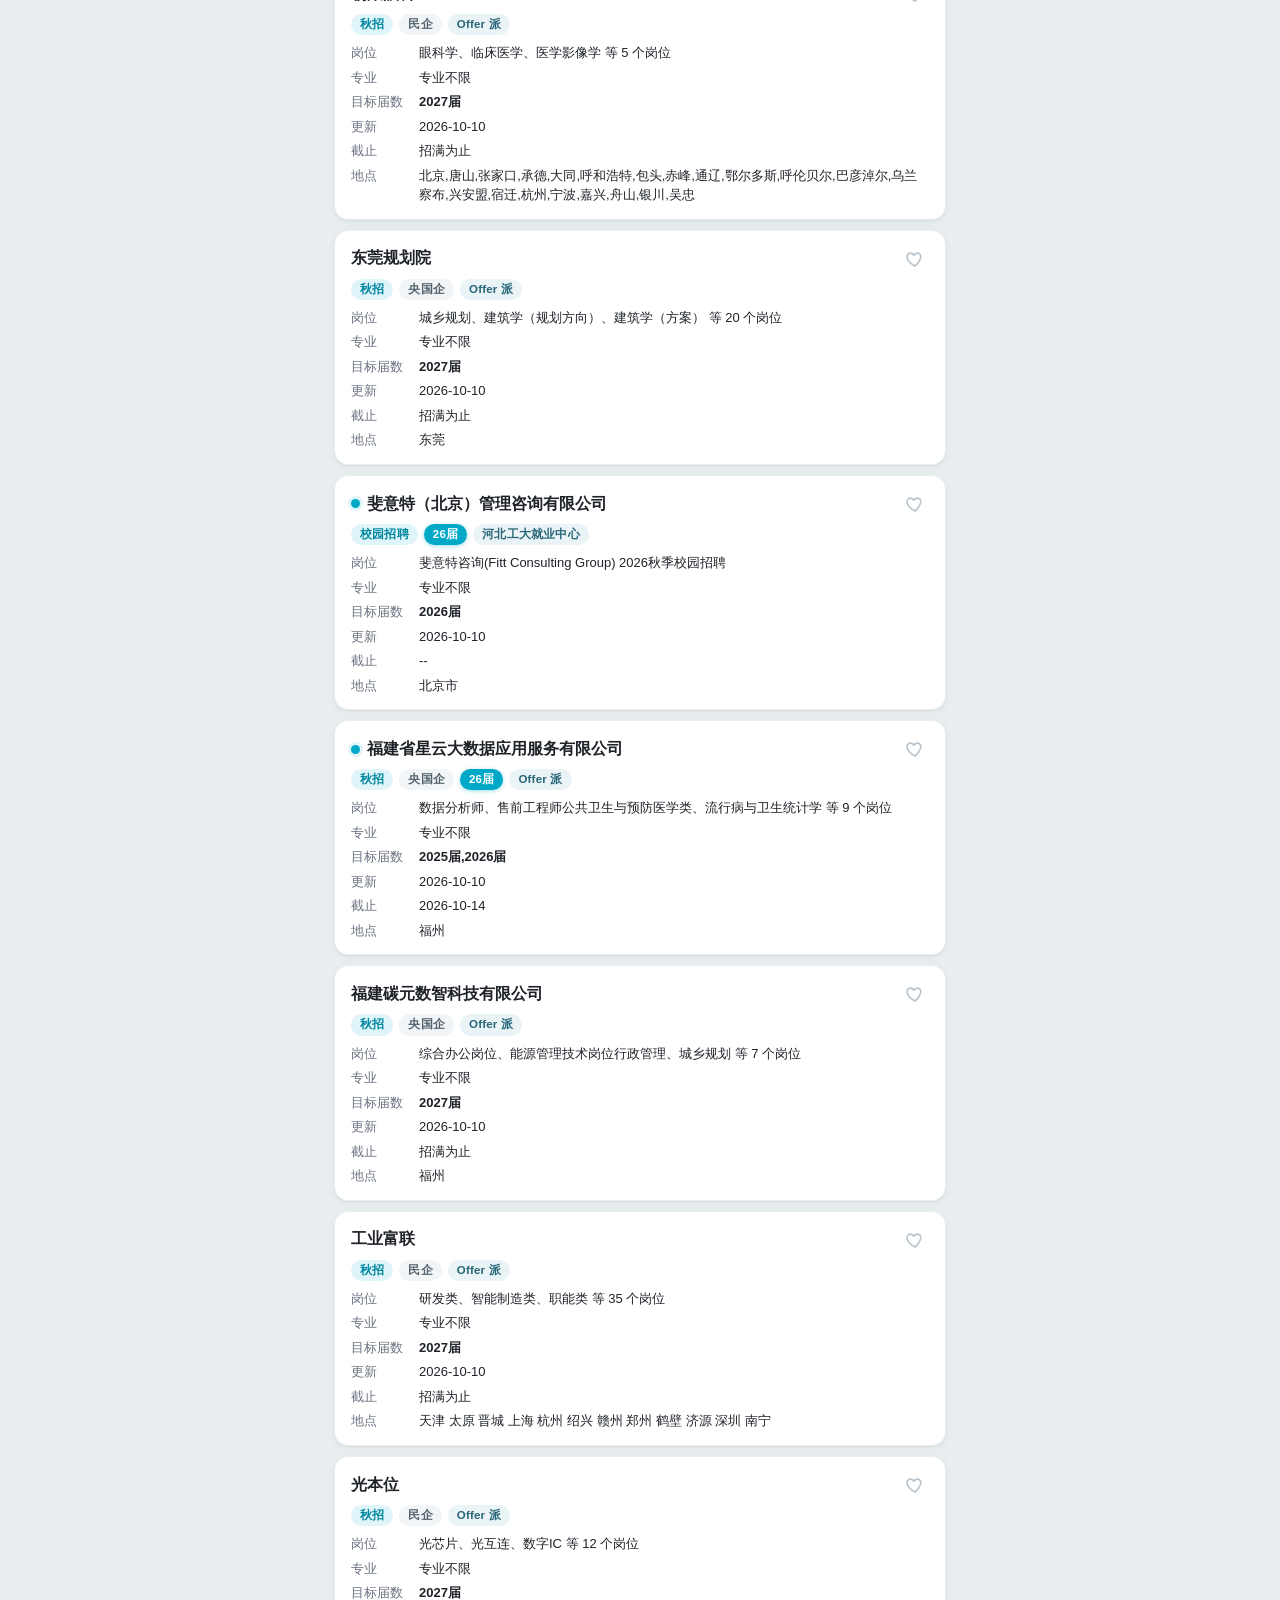
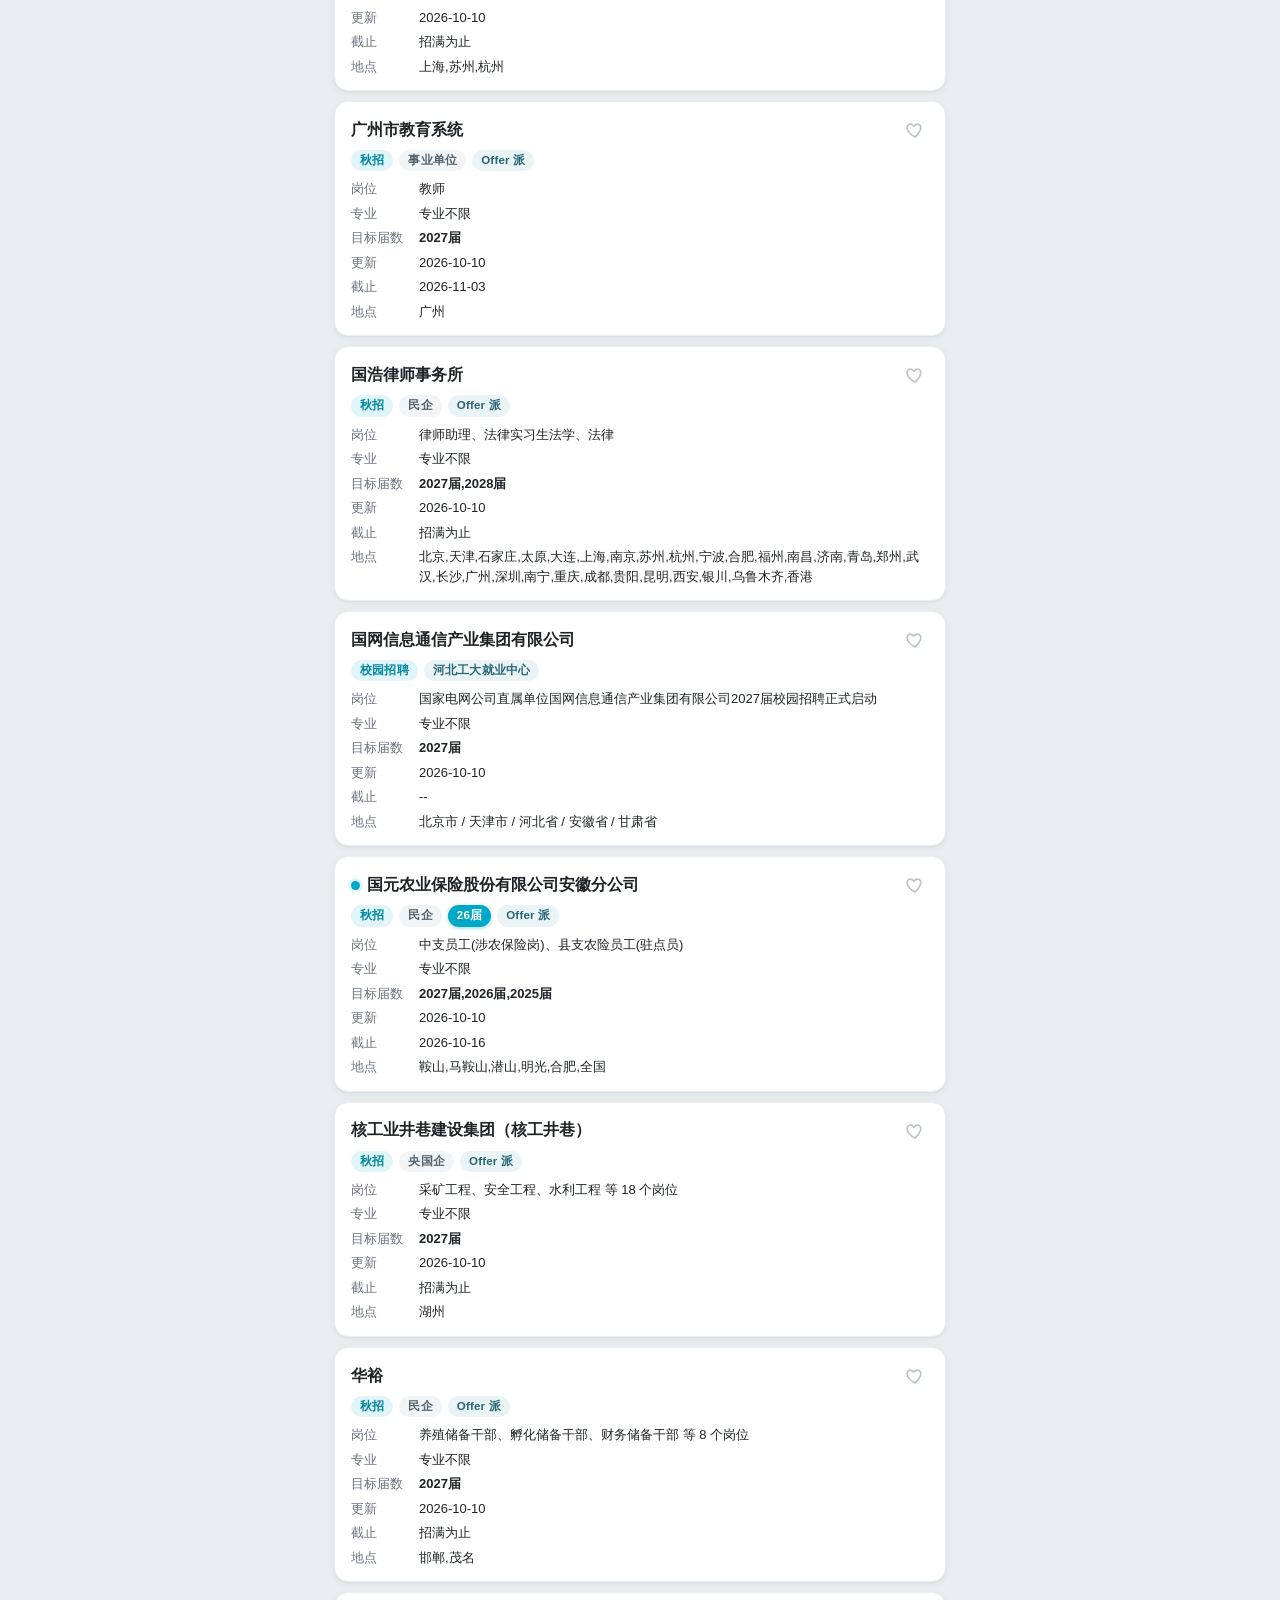
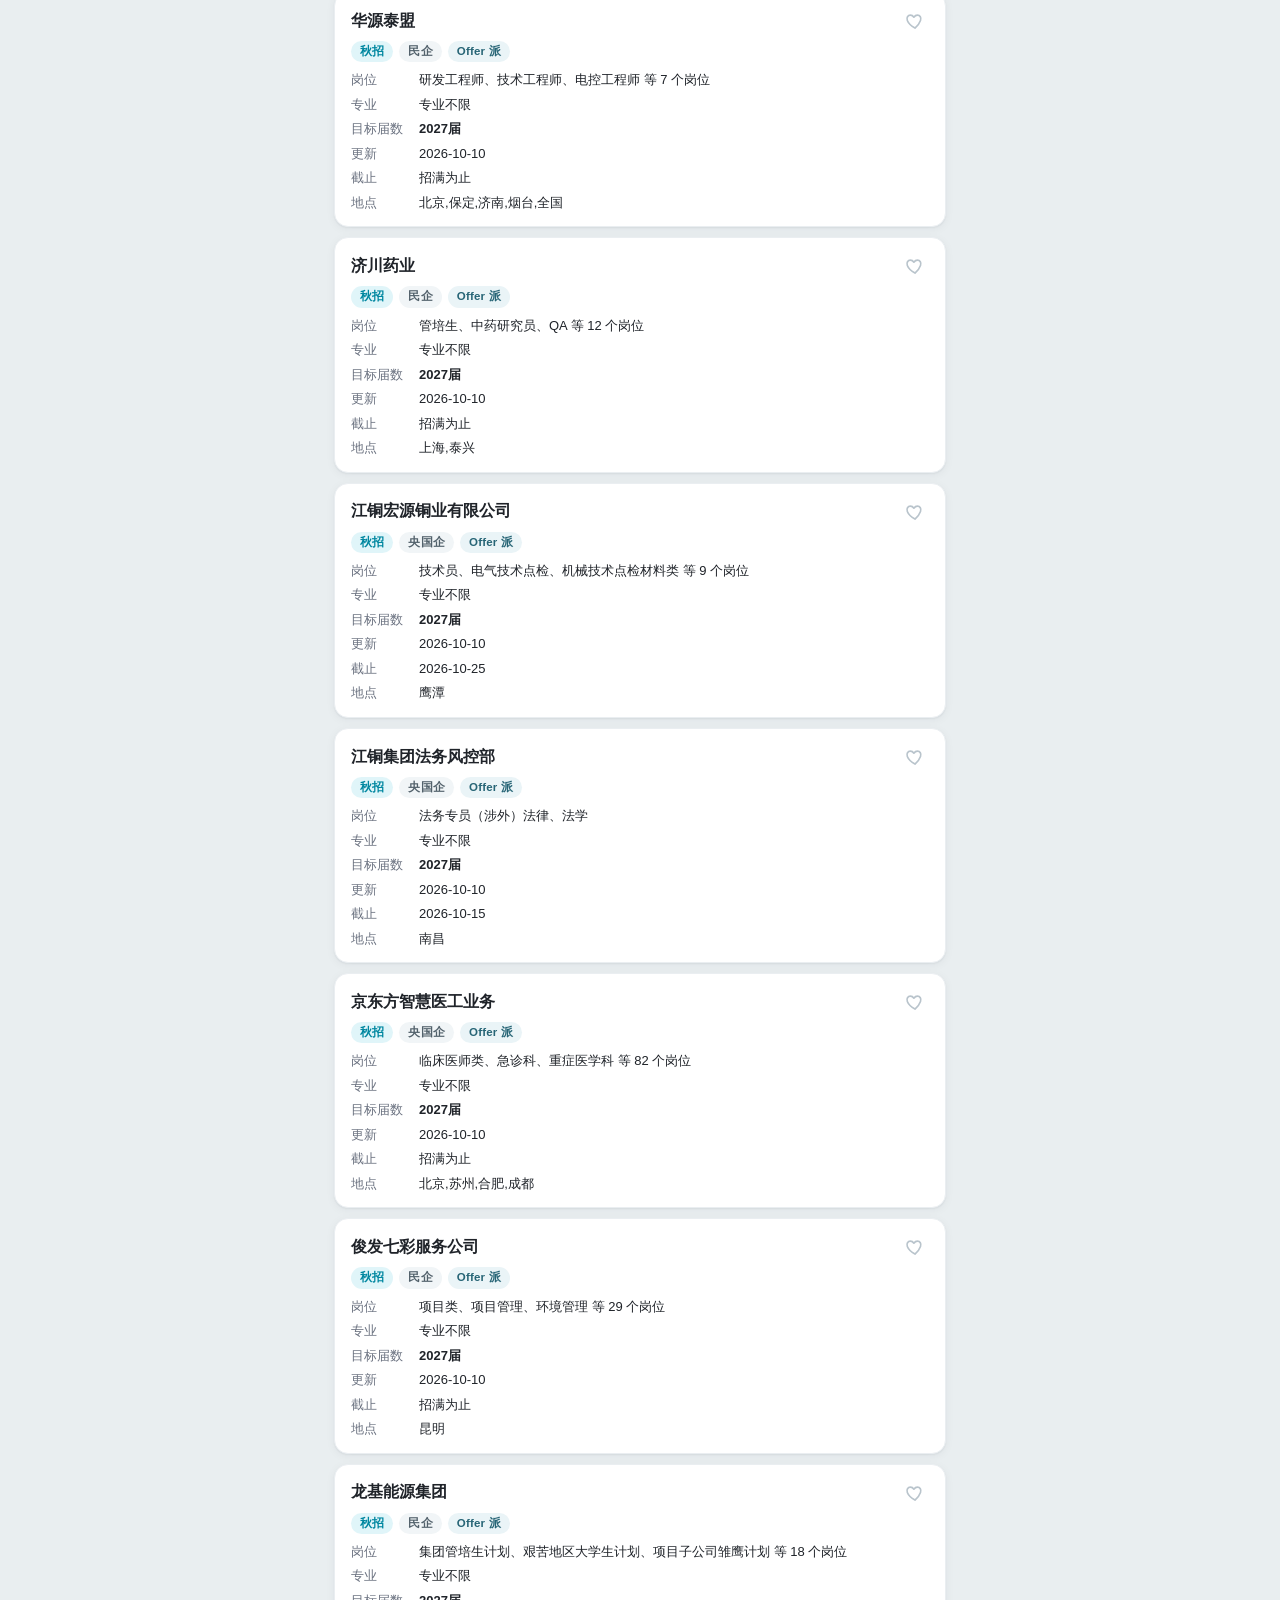
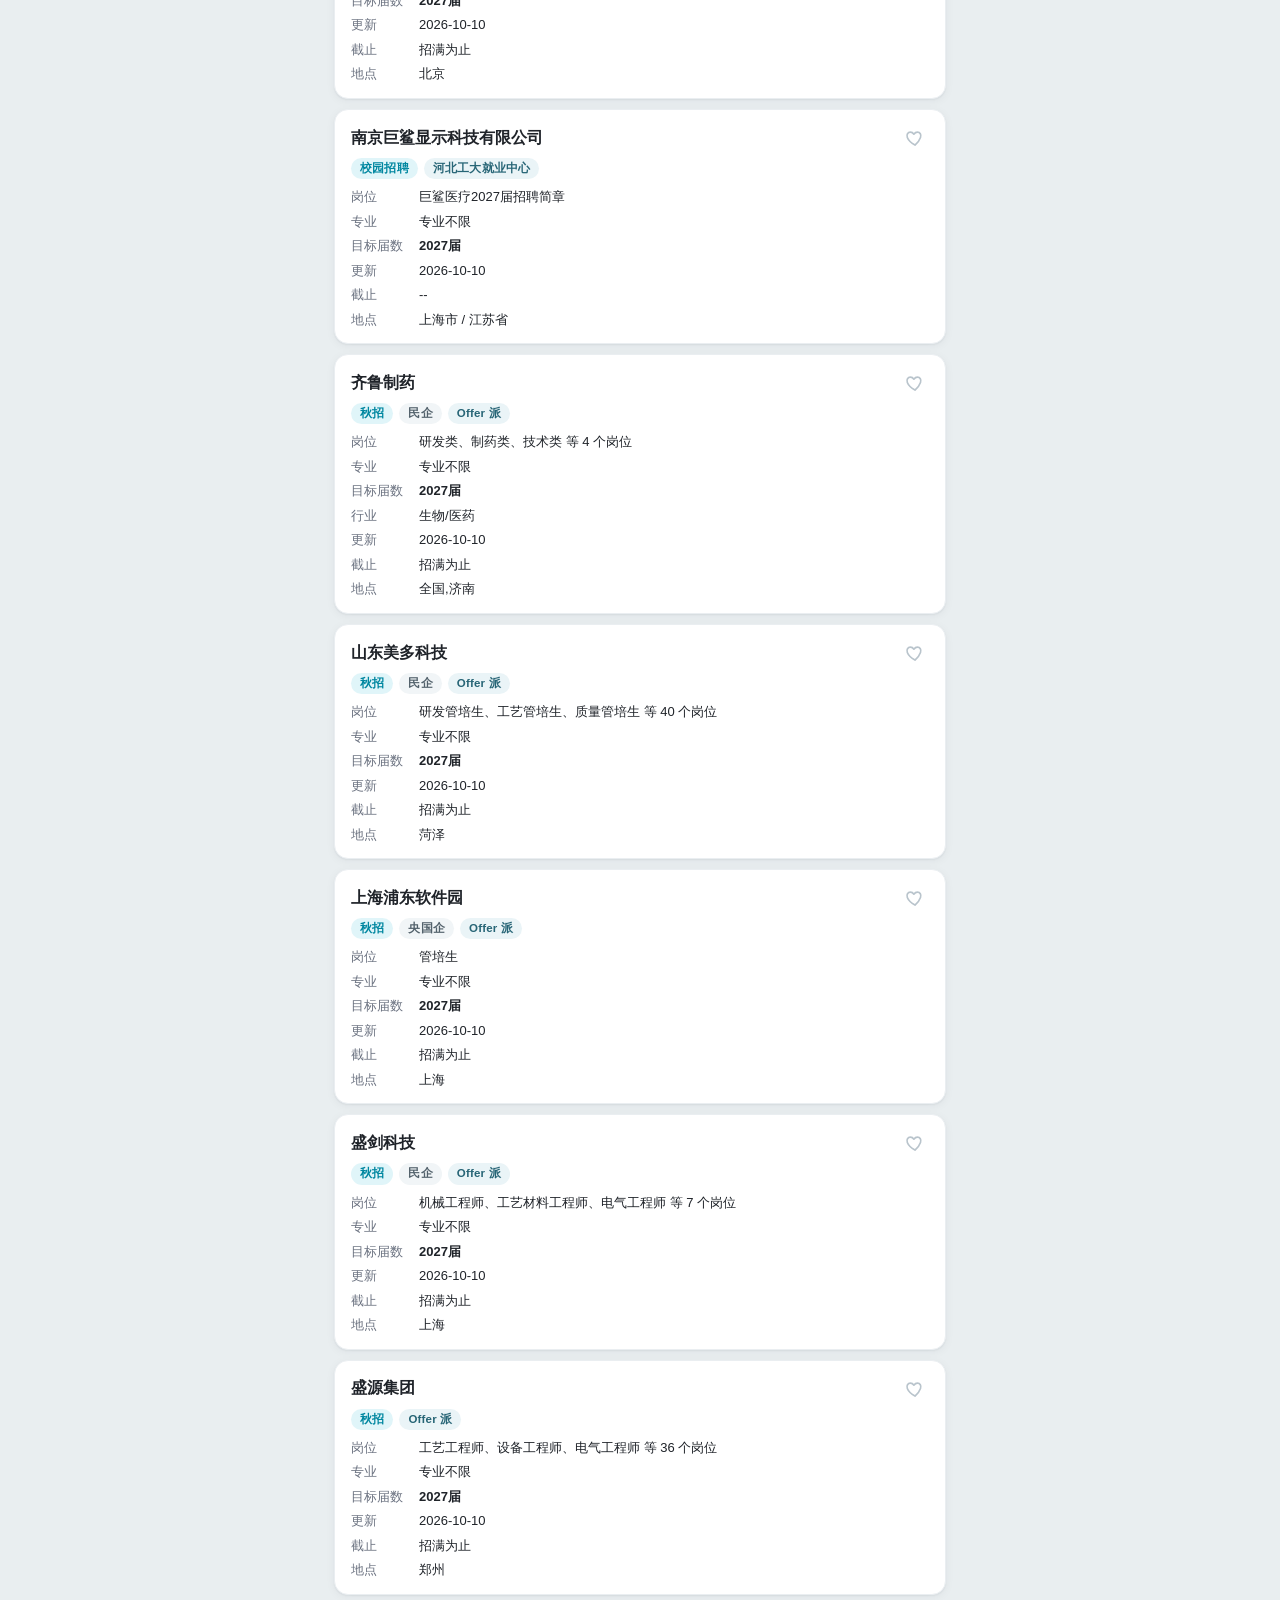
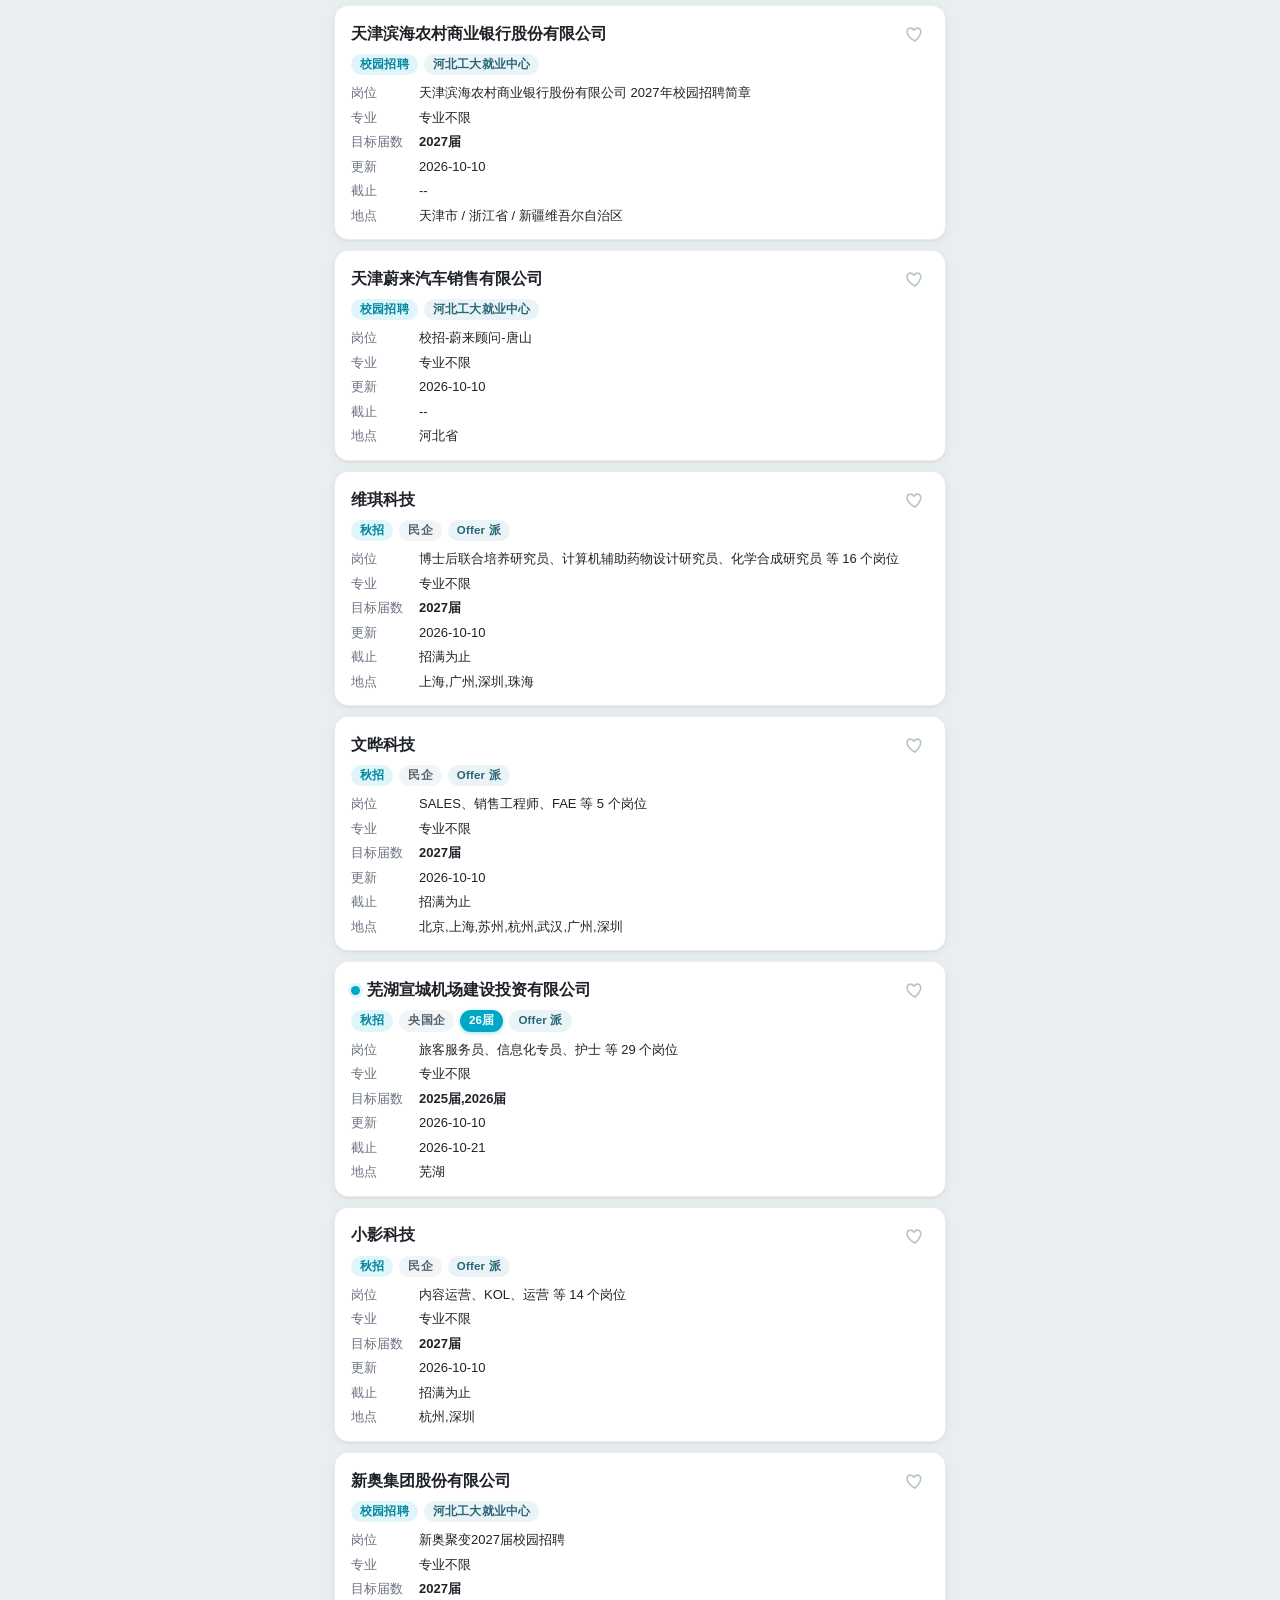
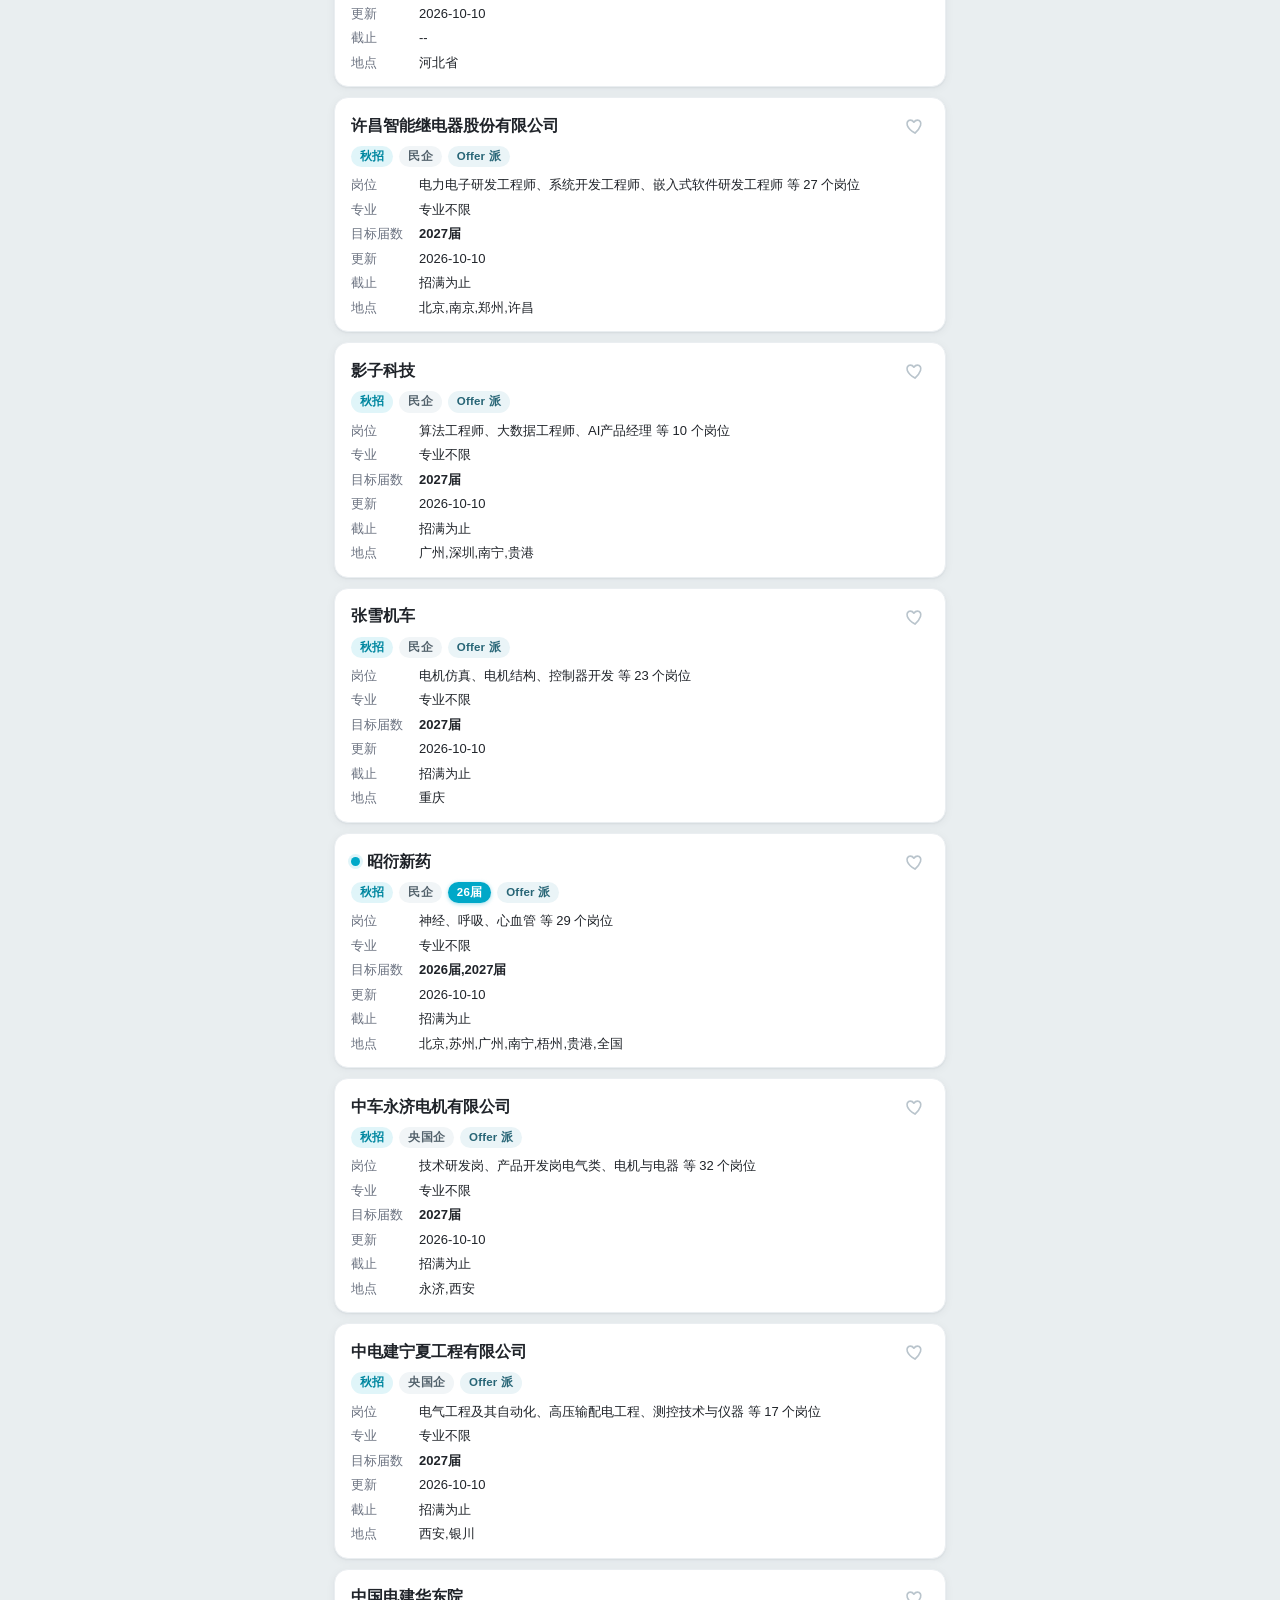
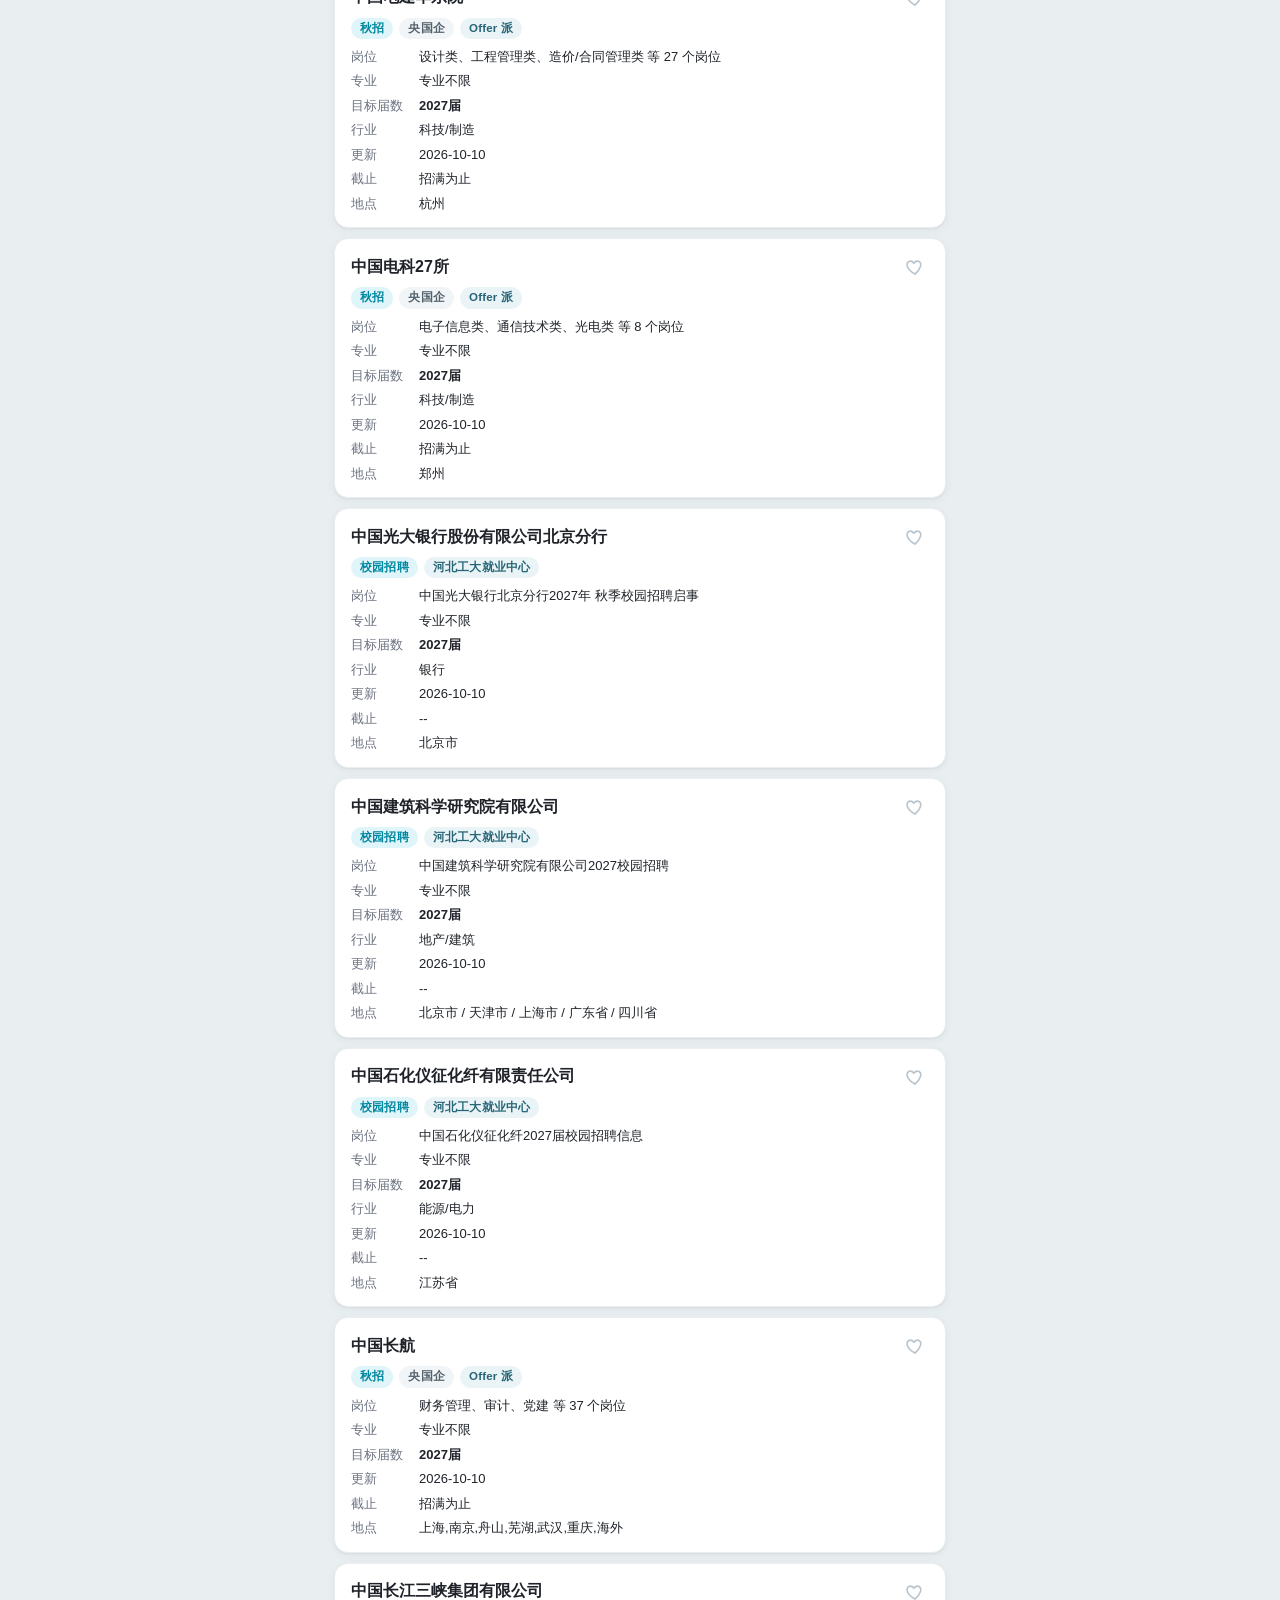
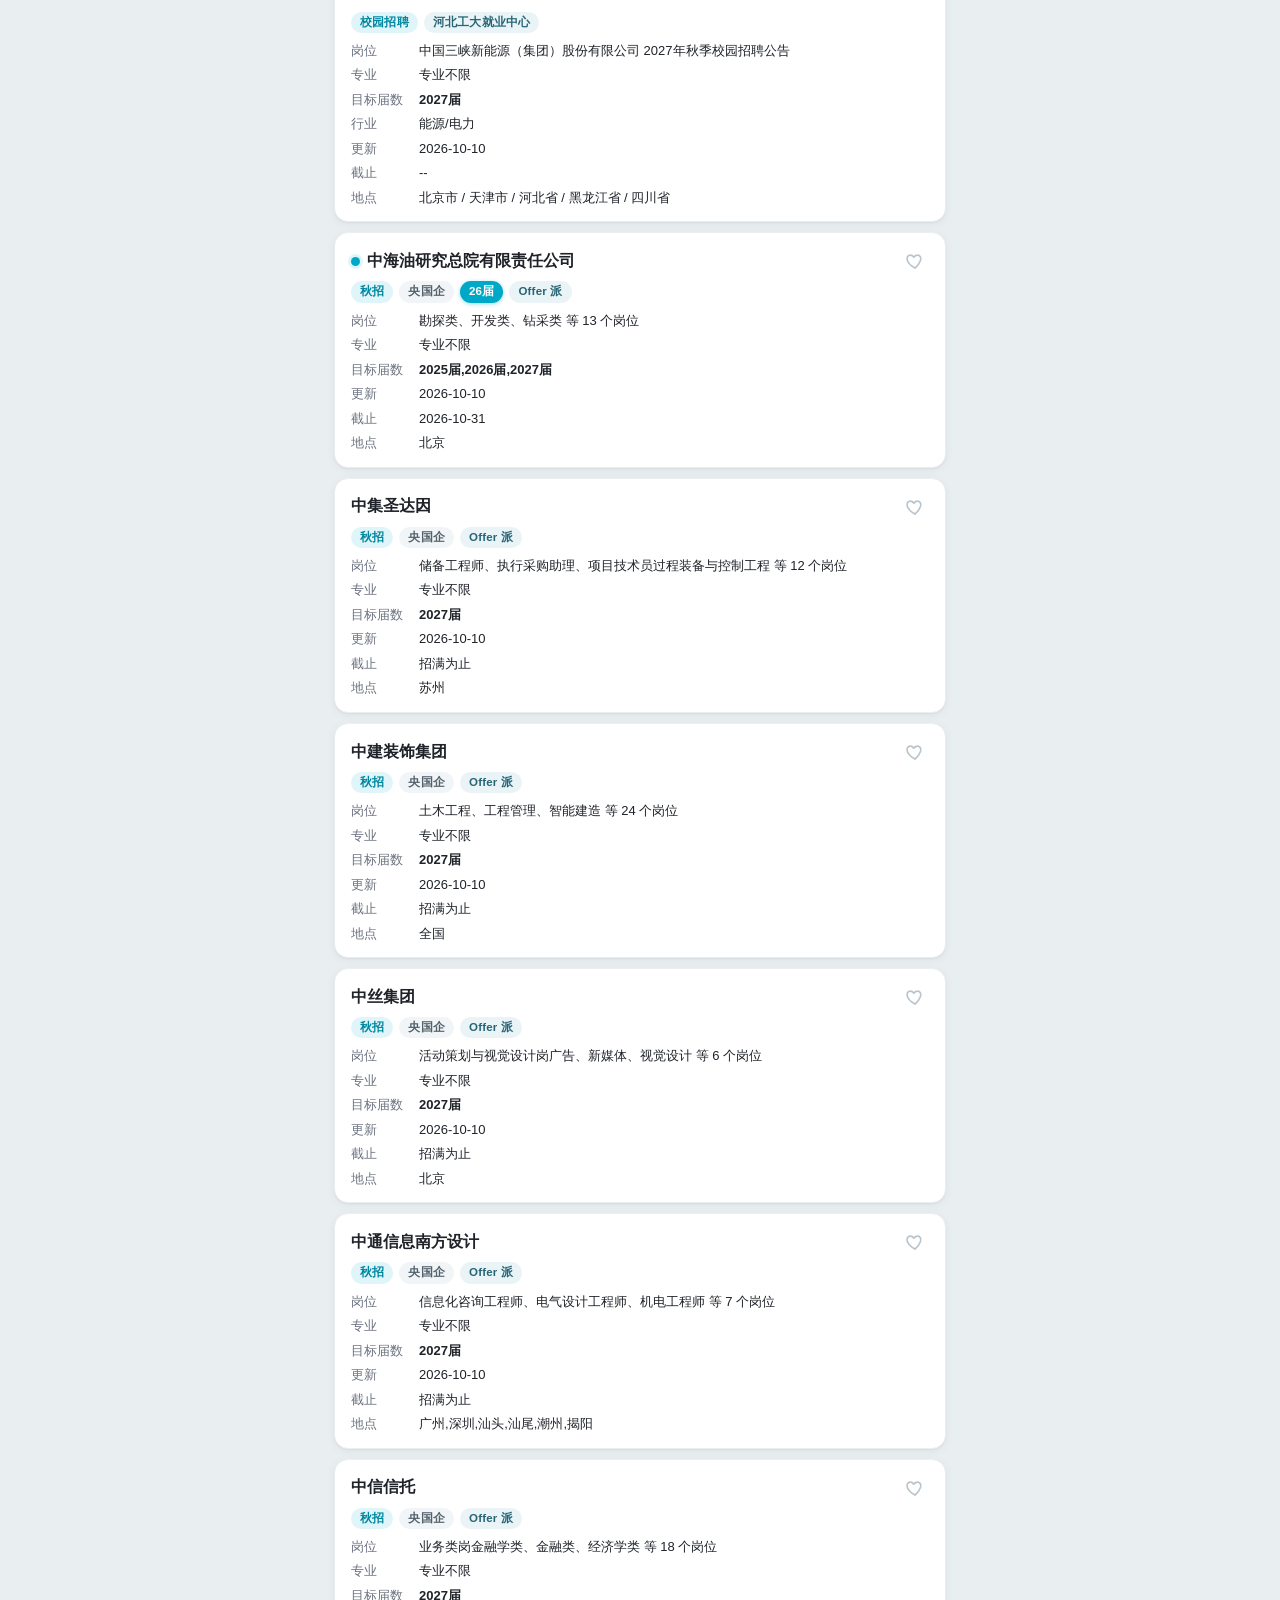
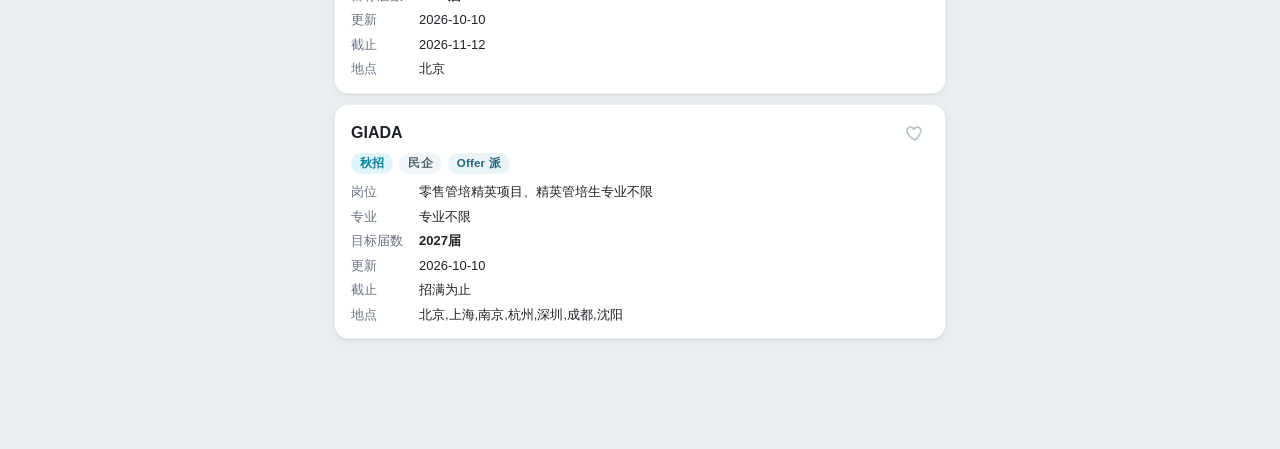
==== commit fe5b7dbb: "fix: separate classic and college URLs without switch links" ====
--- a/docs/classic/index.html
+++ b/docs/classic/index.html
@@ -20,7 +20,7 @@
     <div class="appbar-title">
       <h1>秋招每日通</h1>
       <div class="appbar-date" id="todayLabel">--</div>
-      <a href="../" style="color:#fff;font-size:12px;text-decoration:underline;">切换到专科版</a>
+      
     </div>
     <div style="display:flex;align-items:center;gap:10px;">
       <button class="icon-btn" id="settingsBtn" title="设置服务器地址" aria-label="设置">⚙</button>
